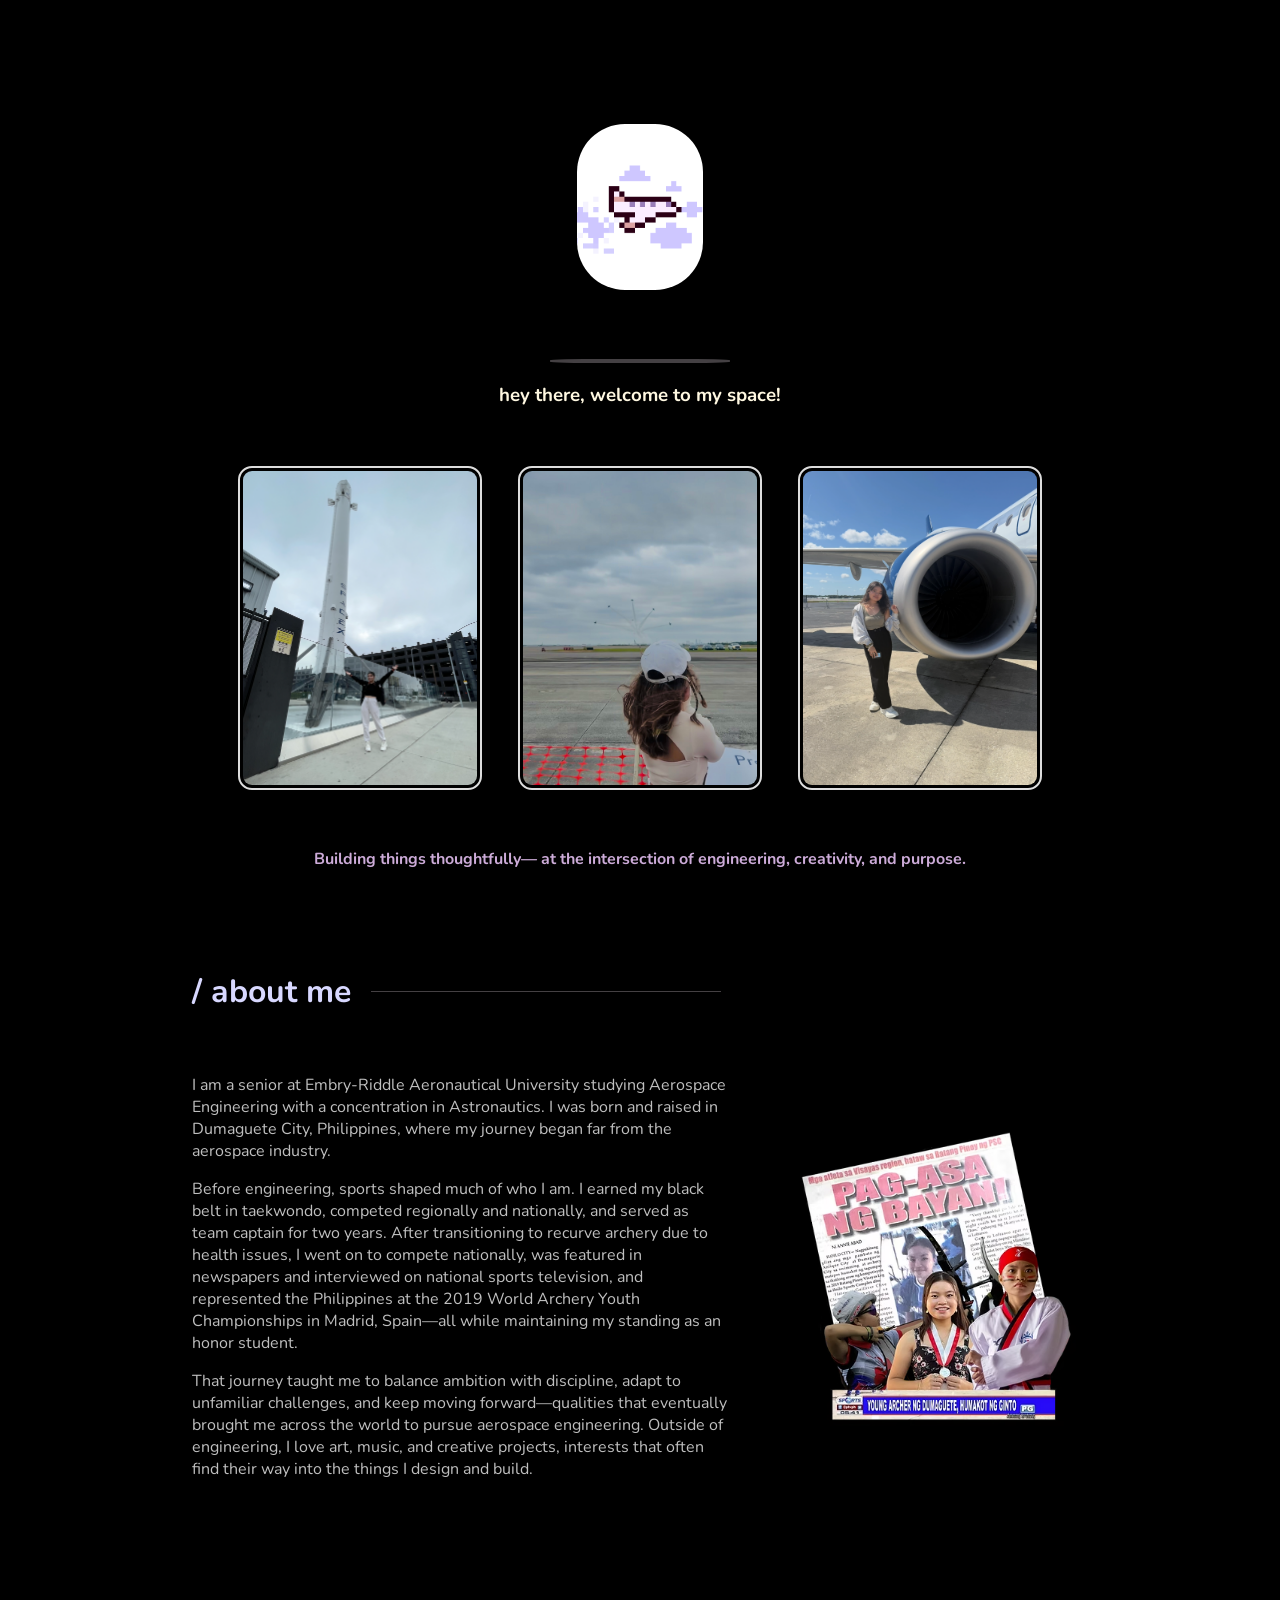
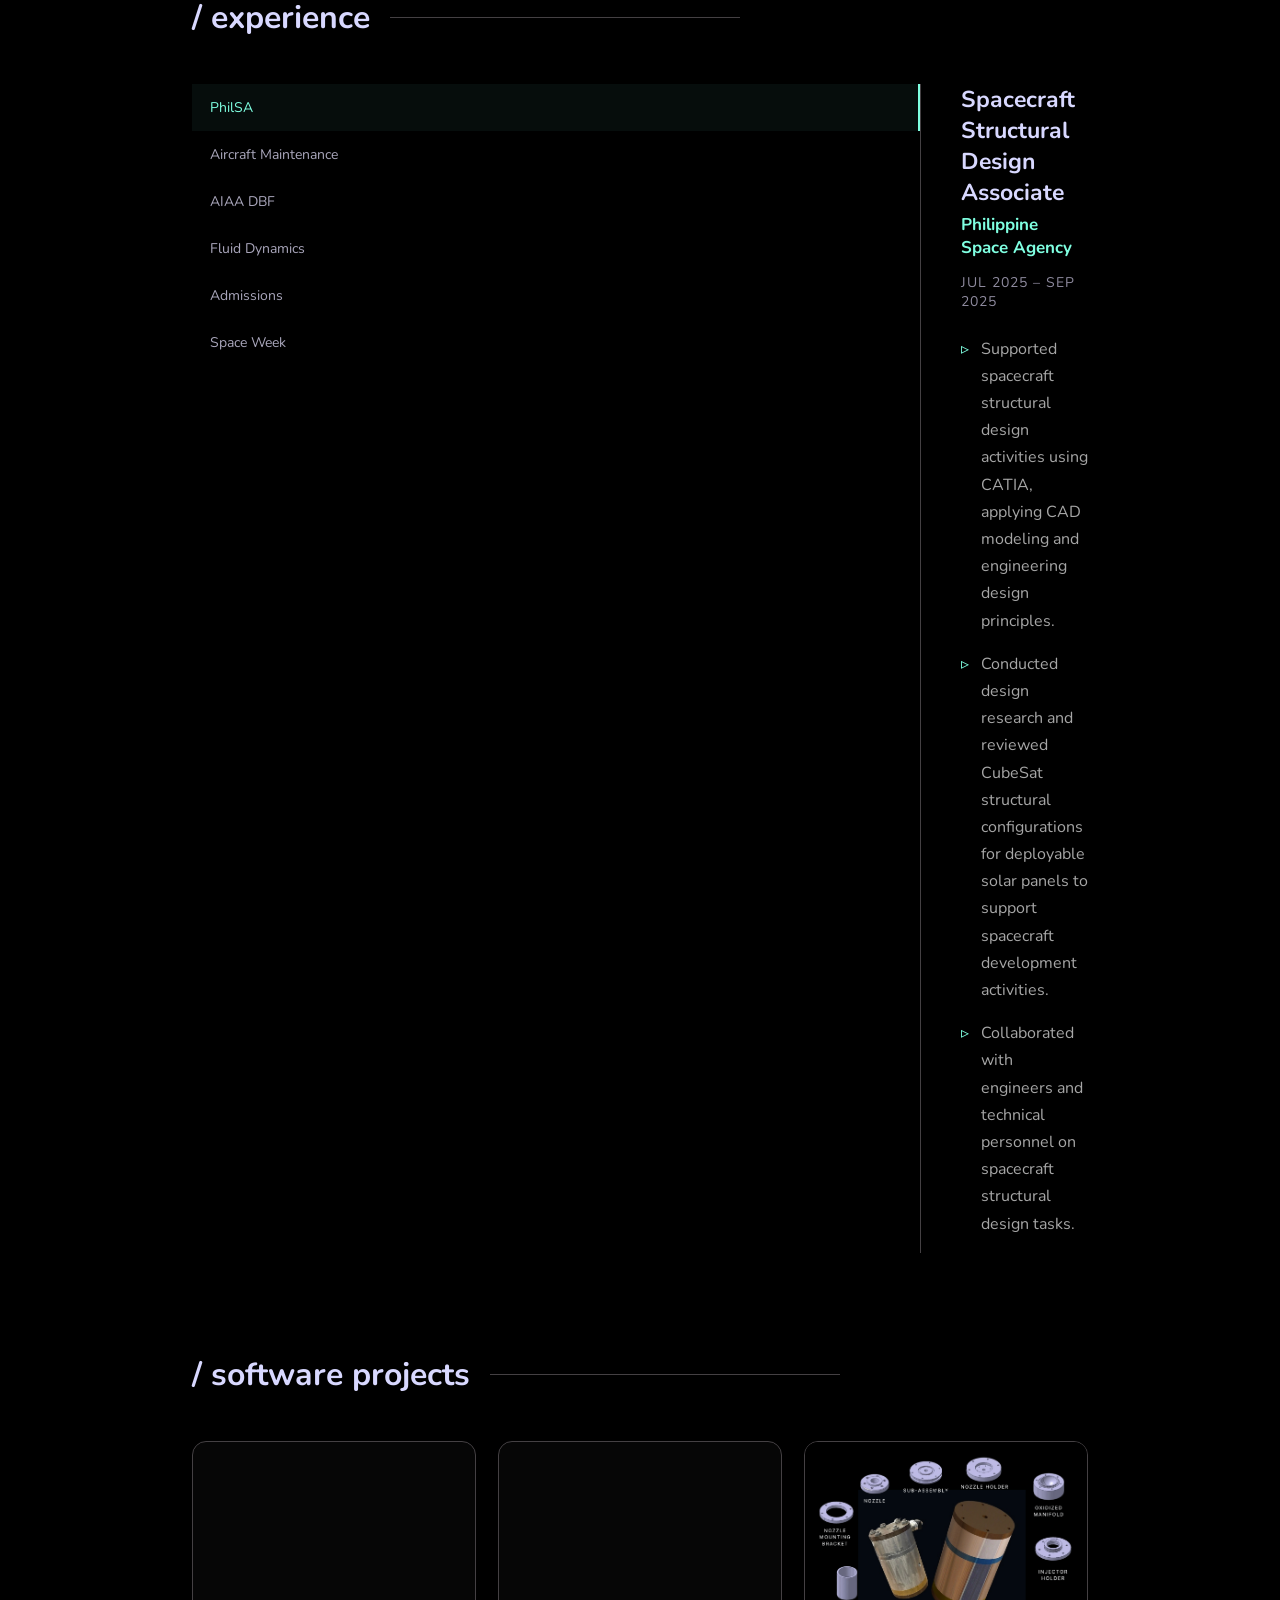
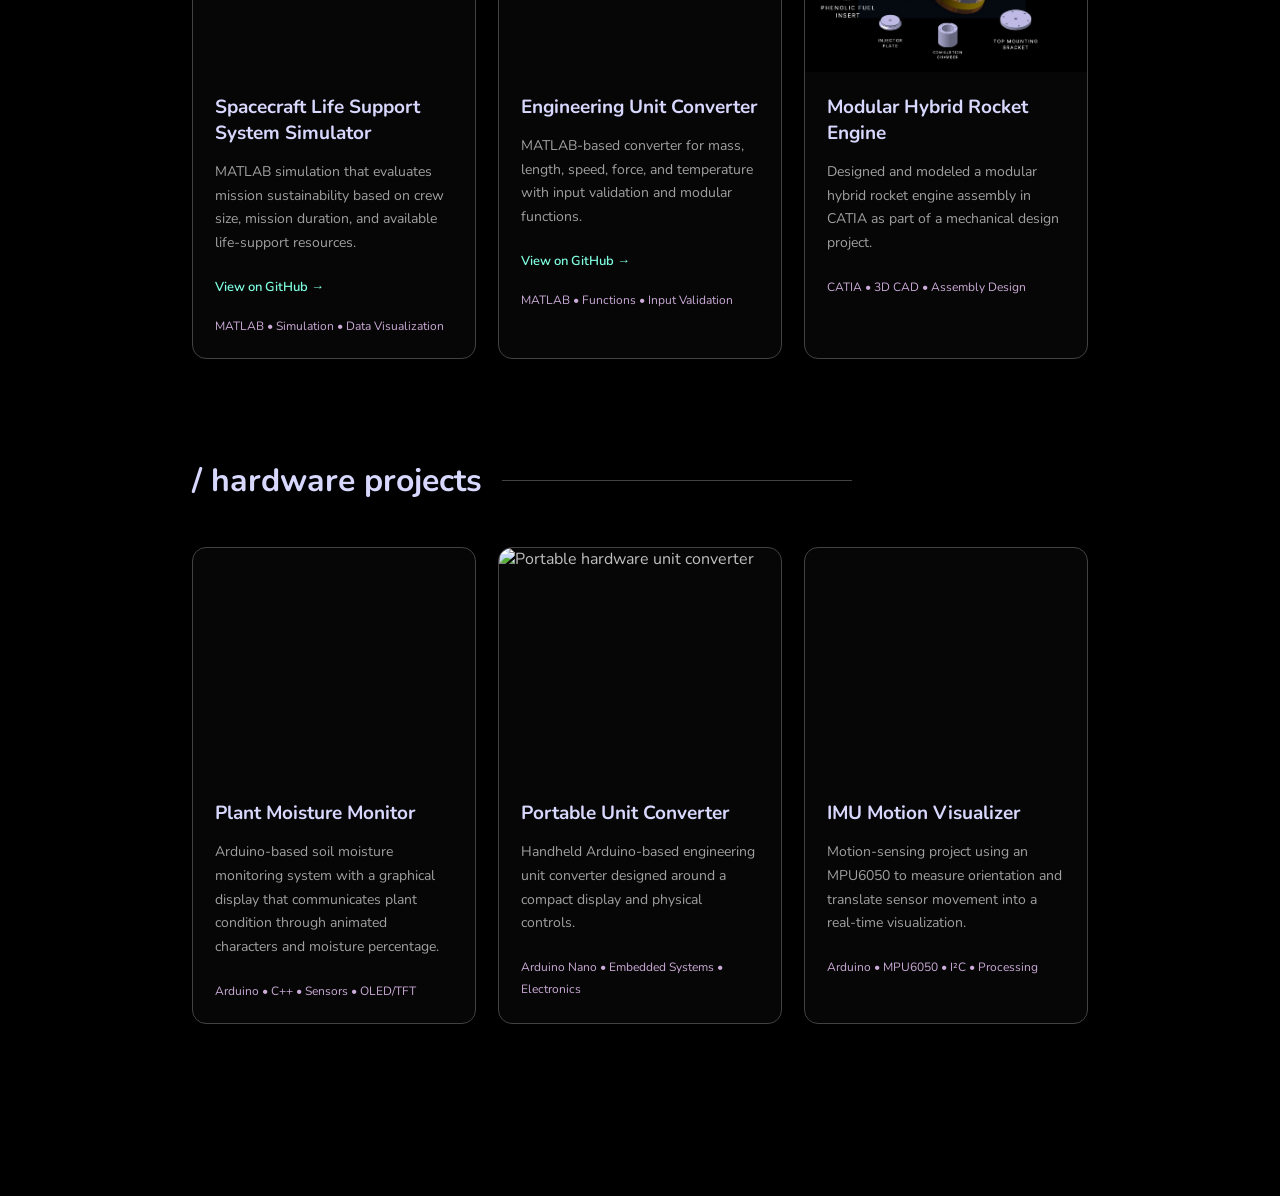
==== index.html @ fb903c40 "added video to soil moisture monitor project" ====
<!DOCTYPE html>


<head>

<title> prisa herren </title>
<meta name="viewport" content="width=device-width, initial-scale=1.0">
	<link rel="icon" type="image/png" href="IMG_0883.GIF">

<link rel="stylesheet" href="sidenav.css">
<link rel="stylesheet" href="style.css">

 <!-- Google Font: Nunito -->
    <link rel="preconnect" href="https://fonts.googleapis.com">
    <link rel="preconnect" href="https://fonts.gstatic.com" crossorigin>
    <link href="https://fonts.googleapis.com/css2?family=Nunito:wght@400;500;600;700;800&display=swap" rel="stylesheet">

</head>

<body>


  <section class="hero">

    <center><img src="IMG_0883.GIF" class="hero-gif" alt="Plane Animation">
</center>
    <h1 class="line-1 anim-typewriter">
        this is <span class="accent-text">prisa herren.</span>
    </h1>

    <hr class="a">

    <h3>hey there, welcome to my space!</h3>

    <div class="image-scroll">
        <img class="hoverImages" src="falcon 9.png" alt="Falcon 9">
        <img class="hoverImages" src="IMG_7405.jpg" alt="Launch photo">
        <img class="hoverImages" src="turbofan.png" alt="Headquarters">
    </div>

    <h4>
        Building things thoughtfully— at the intersection of engineering,
        creativity, and purpose.
    </h4>

</section>

<section id="about">

    <div class="section-title">
        <h2>/ about me</h2>
        <div class="title-line"></div>
    </div>

    <div class="about-container">

        <div class="about-text">
            <p>
                I am a senior at Embry-Riddle Aeronautical University studying Aerospace 
                Engineering with a concentration in Astronautics. I was born and raised in 
                Dumaguete City, Philippines, where my journey began far from the aerospace 
                industry.
            </p>

            <p>
              Before engineering, sports shaped much of who I am. I earned my black belt 
              in taekwondo, competed regionally and nationally, and served as team captain for two years. 
              After transitioning to recurve archery due to health issues, I went on to 
              compete nationally, was featured in newspapers and interviewed on national 
              sports television, and represented the Philippines at the 2019 World Archery 
              Youth Championships in Madrid, Spain—all while maintaining my standing as an 
              honor student. </p>
              
              <p>That journey taught me to balance ambition with discipline, adapt to 
                unfamiliar challenges, and keep moving forward—qualities that eventually 
                brought me across the world to pursue aerospace engineering. Outside of 
                engineering, I love art, music, and creative projects, interests that often 
                find their way into the things I design and build.
            </p>
        </div>

        <img class="square-img" src="achievements copy.jpeg">

    </div>

</section>

<!-- ================= EXPERIENCE SECTION ================= -->

<section class="experience-section" id="experience">

    <div class="section-title">
        <h2>/ experience</h2>
        <div class="title-line"></div>
    </div>

    <div class="experience-container">

        <!-- LEFT SIDE TABS -->
        <div class="experience-tabs">

            <button class="experience-tab active" data-experience="philsa">
                PhilSA
            </button>

            <button class="experience-tab" data-experience="maintenance">
                Aircraft Maintenance
            </button>

            <button class="experience-tab" data-experience="dbf">
                AIAA DBF
            </button>

            <button class="experience-tab" data-experience="grader">
                Fluid Dynamics
            </button>

            <button class="experience-tab" data-experience="admissions">
                Admissions
            </button>

            <button class="experience-tab" data-experience="spaceweek">
                Space Week
            </button>

        </div>


        <!-- RIGHT SIDE CONTENT -->
        <div class="experience-content">

            <h3 id="experience-title">
                Spacecraft Structural Design Associate
            </h3>

            <h4 id="experience-company">
                Philippine Space Agency
            </h4>

            <p id="experience-date">
                JUL 2025 – SEP 2025
            </p>

            <div id="experience-description">

                <p>
                    <span class="arrow">▹</span>
                    Supported spacecraft structural design activities using CATIA, applying CAD modeling and engineering design principles.
                </p>

                <p>
                    <span class="arrow">▹</span>
                    Conducted design research and reviewed CubeSat structural configurations for deployable solar panels
                     to support spacecraft development activities.
                </p>

                <p>
                    <span class="arrow">▹</span>
                    Collaborated with engineers and technical personnel on spacecraft structural design tasks.
                </p>

            </div>

        </div>

    </div>

</section>

<!-- ================= SOFTWARE PROJECTS ================= -->

<section class="projects-section" id="software">

    <div class="section-title">
        <h2>/ software projects</h2>
        <div class="title-line"></div>
    </div>

    <div class="project-grid">

        <!-- PROJECT 1 -->
        <div class="project-card">

    <video
        class="project-video"
        autoplay
        muted
        loop
        playsinline>

        <source src="slss.mp4" type="video/mp4">

    </video>

    <div class="project-info">

        <h3>Spacecraft Life Support System Simulator</h3>

        <p>
            MATLAB simulation that evaluates mission sustainability
            based on crew size, mission duration, and available
            life-support resources.
        </p>

        <a
            href="https://github.com/prisaherren-ai/Spacecraft-Life-Support-System-Simulator"
            target="_blank"
            class="github-link">
            View on GitHub →
        </a>
<br>
        <span class="project-tools">
            MATLAB • Simulation • Data Visualization
        </span>

    </div>

</div>


        <!-- PROJECT 2 -->
       <div class="project-card">

    <video
        class="project-video"
        autoplay
        muted
        loop
        playsinline>

        <source src="SQ-03.mp4" type="video/mp4">

        Your browser does not support video.
    </video>

    <div class="project-info">

        <h3>Engineering Unit Converter</h3>

        <p>
            MATLAB-based converter for mass, length, speed,
            force, and temperature with input validation and
            modular functions.
        </p>

        <a
            href="https://github.com/prisaherren-ai/Unit-Converter"
            target="_blank"
            class="github-link">
            View on GitHub →
        </a>
<br>
        <span class="project-tools">
            MATLAB • Functions • Input Validation
        </span>

    </div>

</div>


        <!-- PROJECT 3 -->
        <div class="project-card">

    <img
        src="vulcan parts.png"
        class="project-image"
        alt="CATIA Modular Hybrid Rocket Engine">

    <div class="project-info">

        <h3>Modular Hybrid Rocket Engine</h3>

        <p>
            Designed and modeled a modular hybrid rocket engine
            assembly in CATIA as part of a mechanical design project.
        </p>

        <span class="project-tools">
            CATIA • 3D CAD • Assembly Design
        </span>

    </div>

</div>

    </div>

</section>

<!-- ================= HARDWARE PROJECTS ================= -->

<section class="projects-section" id="hardware">

    <div class="section-title">
        <h2>/ hardware projects</h2>
        <div class="title-line"></div>
    </div>

    <div class="project-grid">

        <!-- PROJECT 1 -->
        <div class="project-card">

    <video
        class="project-video"
        autoplay
        muted
        loop
        playsinline>

        <source src="IMG_8482.MOV" type="video/mp4">

        Your browser does not support video.
    </video>

            <div class="project-info">

                <h3>Plant Moisture Monitor</h3>

                <p>
                    Arduino-based soil moisture monitoring system with
                    a graphical display that communicates plant condition
                    through animated characters and moisture percentage.
                </p>

                <span class="project-tools">
                    Arduino • C++ • Sensors • OLED/TFT
                </span>

            </div>

        </div>


        <!-- PROJECT 2 -->
        <div class="project-card">

            <img
                src="unit-converter-hardware.jpg"
                class="project-image"
                alt="Portable hardware unit converter">

            <div class="project-info">

                <h3>Portable Unit Converter</h3>

                <p>
                    Handheld Arduino-based engineering unit converter
                    designed around a compact display and physical controls.
                </p>

                <span class="project-tools">
                    Arduino Nano • Embedded Systems • Electronics
                </span>

            </div>

        </div>


        <!-- PROJECT 3 -->
        <div class="project-card">

            <video
        class="project-video"
        autoplay
        muted
        loop
        playsinline>

        <source src="IMU motion visualizer.mp4" type="video/mp4">

        Your browser does not support video.
    </video>

            <div class="project-info">

                <h3>IMU Motion Visualizer</h3>

                <p>
                    Motion-sensing project using an MPU6050 to measure
                    orientation and translate sensor movement into a
                    real-time visualization.
                </p>

                <span class="project-tools">
                    Arduino • MPU6050 • I²C • Processing
                </span>

            </div>

        </div>

    </div>

</section>

	
</div>
	
<script src="script.js"></script>

</body>
</html>
---- sidenav.css ----
.sidenav {
  height: 100%;
  width: 0;
  position: fixed;
  z-index: 1;
  top: 0;
  left: 0;
  background-color: #b6acbb;
  overflow-x: hidden;
  transition: 0.5s;
  padding-top: 60px;
}

.sidenav a {
  padding: 8px 8px 8px 32px;
  text-decoration: none;
  font-size: 25px;
  color: #f1f1f1;
  display: block;
  transition: 0.3s;
}

.sidenav a:hover {
  color: #bb88bd;
}

.sidenav .closebtn {
  position: absolute;
  top: 0;
  right: 25px;
  font-size: 36px;
  margin-left: 50px;
}

@media screen and (max-height: 450px) {
  .sidenav {padding-top: 15px;}
  .sidenav a {font-size: 18px;}
}
---- style.css ----
/* =========================================
   GLOBAL
   ========================================= */

*,
*::before,
*::after {
    box-sizing: border-box;
}

html {
    width: 100%;
    max-width: 100%;
}

body {
    min-height: 100vh;

    padding: 4em;

    color: rgba(255, 255, 255, 0.75);

    font-family: "Nunito", sans-serif;

    background-color: rgb(0, 0, 0);

    margin-left: 10%;
    margin-right: 10%;
}


h3 {
    font-family: "Nunito", sans-serif;
    color: rgba(255, 248, 225);
}


h4 {
    font-family: "Nunito", sans-serif;
    color: #CCABD8;
}


hr.a {
    width: 20%;

    border: 2px solid rgb(68, 64, 67);
    border-radius: 30%;
}


/* =========================================
   TYPEWRITER
   ========================================= */

.line-1 {
    position: relative;

    margin: 0 auto;

    font-size: 180%;

    white-space: nowrap;
    overflow: hidden;

    border-right: 2px solid rgba(0, 0, 0, 0.75);

    width: 0;
}


.anim-typewriter {
    animation:
        typeDelete 6s steps(44, end) infinite,
        blinkTextCursor 600ms step-end infinite;
}


@keyframes typeDelete {

    0% {
        width: 0;
    }

    40% {
        width: 10.5em;
    }

    75% {
        width: 10.5em;
    }

    100% {
        width: 0;
    }

}


@keyframes blinkTextCursor {

    0%,
    100% {
        border-right-color: rgba(255, 255, 255, 0.75);
    }

    50% {
        border-right-color: transparent;
    }

}


/* =========================================
   HERO
   ========================================= */

.hero {
    text-align: center;

    margin-bottom: 100px;
}


.hero-gif {
    width: 130px;
    height: 170px;

    object-fit: cover;

    display: block;

    margin: 50px auto 20px;

    border-radius: 50px;
    border: 2px solid black;
}


.accent-text {
    color: #CCABD8;
}


/* =========================================
   HERO PHOTO GALLERY
   ========================================= */

.image-scroll {
    display: flex;

    justify-content: center;
    align-items: center;

    gap: 40px;

    max-width: 900px;

    margin: 40px auto;

    padding: 20px;
}


.image-scroll::-webkit-scrollbar {
    height: 8px;
}


.image-scroll::-webkit-scrollbar-thumb {
    background: #ccc;

    border-radius: 10px;
}


.hoverImages {
    margin: 0;

    padding: 3px;

    width: 240px;

    aspect-ratio: 3 / 4;

    object-fit: cover;

    outline: 2px solid #DDD;

    border-radius: 12px;

    transition: transform 0.3s ease;
}


.hoverImages:hover {
    cursor: pointer;

    transform:
        translateY(-8px)
        scale(1.03);
}


/* =========================================
   OLD IMAGE OVERLAY COMPONENT
   ========================================= */

.container {
    position: relative;

    width: 50%;
}


.image1 {
    display: block;

    width: 100%;

    height: auto;

    border-radius: 0;
}


.overlay {
    position: absolute;

    top: 0;
    bottom: 0;
    left: 0;
    right: 0;

    height: 100%;
    width: 100%;

    opacity: 0;

    transition: 0.5s ease;

    background-color: white;
}


.container:hover .overlay {
    opacity: 50%;
}


.text {
    color: rgba(0, 0, 0, 0.75);

    font-size: 20px;

    position: absolute;

    top: 50%;
    left: 50%;

    transform: translate(-50%, -50%);

    text-align: center;
}


/* =========================================
   TABLES
   ========================================= */

table {
    border: 2px snow;
}


tr {
    padding: 25px;
}


td {
    margin: 5%;
}


/* =========================================
   BUTTONS
   ========================================= */

.button {
    border: none;

    border-radius: 5%;

    color: white;

    background-color:
        rgba(0, 0, 0, 0.75);

    padding: 15px 32px;

    display: inline-block;

    font-family: system-ui;

    text-align: center;

    transition-duration: 0.4s;

    cursor: pointer;
}


.button1 {
    background-color: white;

    color: rgba(0, 0, 0, 0.75);

    border:
        2px solid
        rgb(161, 132, 213);
}


.button1:hover {
    background-color:
        rgba(0, 0, 0, 0.75);

    color: white;

    border:
        2px solid
        rgb(161, 132, 213);
}


/* =========================================
   VIDEO
   ========================================= */

video {
    border-radius: 3%;
}


/* =========================================
   SECTION TITLES
   ========================================= */

.section-title {
    display: flex;

    align-items: center;

    gap: 20px;

    margin-bottom: 45px;
}


.section-title h2 {
    font-family:
        "Nunito",
        sans-serif;

    font-size: 32px;

    color: #d8d8ff;

    margin: 0;
}


.title-line {
    height: 1px;

    background-color:
        rgb(68, 64, 67);

    flex: 1;

    max-width: 350px;
}


/* =========================================
   ABOUT
   ========================================= */

.about-container {
    display: flex;

    align-items: center;

    justify-content: space-between;

    gap: 60px;

    max-width: 1100px;

    margin: 0 auto;
}


.about-text {
    flex: 1;

    text-align: left;
}


.square-img {
    width: 300px;
    height: 300px;

    aspect-ratio: 1 / 1;

    object-fit: cover;

    border-radius: 15px;
}


/* =========================================
   EXPERIENCE
   ========================================= */

.experience-section {
    margin-top: 100px;

    margin-bottom: 100px;
}


.experience-container {
    display: flex;

    gap: 40px;
}


/* EXPERIENCE TABS */

.experience-tabs {
    min-width: 180px;

    border-right:
        1px solid
        rgb(68, 64, 67);
}


.experience-tab {
    width: 100%;

    background: none;

    border: none;

    border-right:
        2px solid transparent;

    color: #a9a6bb;

    padding: 14px 18px;

    text-align: left;

    font-family:
        "Nunito",
        sans-serif;

    font-size: 14px;

    cursor: pointer;

    transition: 0.25s;
}


.experience-tab:hover {
    color: #CCABD8;

    background-color:
        rgba(204, 171, 216, 0.05);
}


.experience-tab.active {
    color: #7fffe1;

    border-right:
        2px solid #7fffe1;

    background-color:
        rgba(127, 255, 225, 0.05);
}


/* EXPERIENCE CONTENT */

.experience-content {
    flex: 1;

    max-width: 650px;
}


.experience-content h3 {
    font-family:
        "Nunito",
        sans-serif;

    font-size: 23px;

    color: #d8d8ff;

    margin-top: 0;

    margin-bottom: 5px;
}


.experience-content h4 {
    font-family:
        "Nunito",
        sans-serif;

    font-size: 17px;

    color: #7fffe1;

    margin-top: 0;

    margin-bottom: 12px;
}


#experience-date {
    color: #8e8a9e;

    font-size: 14px;

    letter-spacing: 1px;

    margin-bottom: 25px;
}


#experience-description p {
    display: flex;

    gap: 12px;

    line-height: 1.7;

    color:
        rgba(255, 255, 255, 0.65);

    margin-bottom: 15px;
}


.arrow {
    color: #7fffe1;

    flex-shrink: 0;
}


/* =========================================
   PROJECT SECTIONS
   ========================================= */

.projects-section {
    margin-top: 100px;

    margin-bottom: 100px;
}


.project-grid {
    display: grid;

    grid-template-columns:
        repeat(3, minmax(0, 1fr));

    gap: 22px;
}


.project-card {
    overflow: hidden;

    border:
        1px solid
        rgb(68, 64, 67);

    border-radius: 14px;

    background-color:
        rgba(255, 255, 255, 0.025);

    transition:
        transform 0.3s ease,
        border-color 0.3s ease,
        background-color 0.3s ease;
}


.project-card:hover {
    transform: translateY(-7px);

    border-color: #CCABD8;

    background-color:
        rgba(204, 171, 216, 0.05);
}


.project-image {
    width: 100%;

    height: 230px;

    object-fit: cover;

    border-radius: 0;

    display: block;

    transition:
        transform 0.4s ease;
}


.project-video {
    width: 100%;

    height: 230px;

    object-fit: cover;

    display: block;

    border-radius: 0;
}


.project-card:hover .project-image {
    transform: scale(1.03);
}


.project-info {
    padding: 22px;
}


.project-info h3 {
    font-family:
        "Nunito",
        sans-serif;

    color: #d8d8ff;

    font-size: 19px;

    margin-top: 0;

    margin-bottom: 12px;
}


.project-info p {
    color:
        rgba(255, 255, 255, 0.62);

    font-size: 14px;

    line-height: 1.7;

    margin-bottom: 20px;
}


.project-tools {
    color: #CCABD8;

    font-size: 12px;

    line-height: 1.6;
}


/* =========================================
   GITHUB LINKS
   ========================================= */

.github-link {
    display: inline-block;

    color: #7fffe1;

    text-decoration: none;

    font-family:
        "Nunito",
        sans-serif;

    font-size: 13px;

    font-weight: 600;

    margin-bottom: 18px;

    transition: 0.25s ease;
}


.github-link:hover {
    color: #CCABD8;

    transform:
        translateX(4px);
}


/* =========================================
   TABLET
   ========================================= */

@media (max-width: 850px) {

    .project-grid {
        grid-template-columns: 1fr;
    }

}


/* =========================================
   MOBILE
   ========================================= */

@media (max-width: 768px) {

    /* =====================================
       PAGE
       ===================================== */

    html,
    body {
        width: 100%;

        max-width: 100%;

        overflow-x: hidden;
    }


    body {
        margin: 0;

        padding:
            28px 22px 60px;

        min-height: 100vh;

        font-size: 16px;
    }


    section {
        width: 100%;

        max-width: 100%;
    }



    /* =====================================
       HERO
       ===================================== */

    .hero {
        width: 100%;

        margin-bottom: 80px;

        text-align: center;
    }


    .hero-gif {
        width: 110px;

        height: 145px;

        margin:
            40px auto
            20px;
    }


    .line-1 {
        font-size: 1.7rem;

        max-width: 100%;

        margin-left: auto;

        margin-right: auto;
    }


    .hero h3 {
        font-size: 1rem;

        line-height: 1.5;

        max-width: 260px;

        margin-left: auto;

        margin-right: auto;
    }


    .hero h4 {
        font-size: 0.95rem;

        line-height: 1.55;

        max-width: 310px;

        margin:
            40px auto 0;
    }



    /* =====================================
       MOBILE SWIPE PHOTO GALLERY
       ===================================== */

    .image-scroll {
        display: flex;

        justify-content: flex-start;

        align-items: center;

        gap: 18px;

        /*
           Keep the scrolling area inside
           the width of the phone.
        */
        width: 100%;

        max-width: 100%;

        margin:
            55px 0
            25px;

        padding:
            6px 0
            20px;

        overflow-x: auto;

        overflow-y: hidden;

        scroll-snap-type:
            x mandatory;

        -webkit-overflow-scrolling:
            touch;

        scrollbar-width: none;

        /*
           Prevent vertical swipe gestures
           from being blocked.
        */
        touch-action: pan-x pan-y;

        overscroll-behavior-x:
            contain;
    }


    .image-scroll::-webkit-scrollbar {
        display: none;
    }


    .hoverImages {
        /*
           Each photo occupies most of
           the available phone width.
        */

        flex:
            0 0 88%;

        width: 76%;

        max-width: none;

        height: auto;

        aspect-ratio:
            3 / 4;

        object-fit: cover;

        padding: 3px;

        margin: 0;

        scroll-snap-align: center;
    }


    .hoverImages:hover {
        transform: none;
    }



    /* =====================================
       SECTION TITLES
       ===================================== */

    .section-title {
        width: 100%;

        gap: 15px;

        margin-bottom: 32px;
    }


    .section-title h2 {
        font-size: 1.75rem;

        white-space: nowrap;
    }


    .title-line {
        flex: 1;

        min-width: 20px;

        max-width: none;
    }



    /* =====================================
       ABOUT ME
       ===================================== */

    .about-container {
        display: flex;

        flex-direction: column;

        align-items: stretch;

        width: 100%;

        max-width: 100%;

        gap: 28px;

        margin: 0;
    }


    /*
       On desktop your photo stays beside
       the text.

       On mobile it moves above the text.
    */

    .square-img {
        order: -1;

        display: block;

        width: 100%;

        max-width: 330px;

        height: auto;

        aspect-ratio:
            1 / 1;

        margin:
            0 auto
            5px;

        object-fit: cover;
    }


    .about-text {
        width: 100%;

        max-width: 100%;

        font-size: 1rem;

        line-height: 1.7;

        text-align: left;
    }


    .about-text p {
        margin-top: 0;

        margin-bottom: 22px;
    }



    /* =====================================
       EXPERIENCE
       ===================================== */

    .experience-section {
        margin-top: 85px;

        margin-bottom: 85px;
    }


    .experience-container {
        display: flex;

        flex-direction: column;

        width: 100%;

        max-width: 100%;

        gap: 20px;
    }



    /* EXPERIENCE TABS */

    .experience-tabs {
        display: flex;

        flex-direction: row;

        align-items: center;

        gap: 10px;

        width: 100%;

        max-width: 100%;

        min-width: 0;

        padding:
            2px 0
            10px;

        overflow-x: auto;

        overflow-y: hidden;

        border: none;

        scroll-snap-type:
            x proximity;

        -webkit-overflow-scrolling:
            touch;

        scrollbar-width: none;

        touch-action: pan-x pan-y;
    }


    .experience-tabs::-webkit-scrollbar {
        display: none;
    }


    .experience-tab {
        flex:
            0 0 auto;

        width: auto;

        min-width: max-content;

        padding:
            10px 18px;

        color: #a9a6bb;

        background: none;

        border:
            1px solid
            rgb(68, 64, 67);

        border-radius: 999px;

        text-align: center;

        font-size: 0.9rem;

        white-space: nowrap;

        scroll-snap-align: start;
    }


    .experience-tab:hover {
        color: #CCABD8;

        background-color:
            transparent;
    }


    .experience-tab.active {
        color: #e4c8ee;

        border:
            1px solid
            #CCABD8;

        background-color:
            rgba(204, 171, 216, 0.18);
    }



    /* EXPERIENCE CARD */

    .experience-content {
        width: 100%;

        max-width: 100%;

        padding:
            26px 22px;

        border:
            1px solid
            rgb(68, 64, 67);

        border-radius: 18px;

        background-color:
            rgba(255, 255, 255, 0.025);
    }


    .experience-content h3 {
        font-size: 1.3rem;

        line-height: 1.35;

        margin-bottom: 8px;
    }


    .experience-content h4 {
        font-size: 1rem;

        line-height: 1.4;

        margin-bottom: 12px;
    }


    #experience-date {
        font-size: 0.8rem;

        margin-bottom: 24px;
    }


    #experience-description p {
        display: flex;

        gap: 10px;

        font-size: 0.95rem;

        line-height: 1.65;

        margin-bottom: 18px;
    }



    /* =====================================
       PROJECT SECTIONS
       ===================================== */

    .projects-section {
        margin-top: 85px;

        margin-bottom: 85px;
    }


    .project-grid {
        display: grid;

        /*
           ONE PROJECT PER ROW
        */

        grid-template-columns:
            minmax(0, 1fr);

        width: 100%;

        gap: 32px;
    }


    .project-card {
        width: 100%;

        max-width: 100%;

        margin: 0;
    }


    /*
       Hover effects are unnecessary
       on touch screens.
    */

    .project-card:hover {
        transform: none;
    }


    .project-card:hover .project-image {
        transform: none;
    }


    .project-image,
    .project-video {
        width: 100%;

        height: auto;

        aspect-ratio:
            16 / 10;

        object-fit: cover;

        display: block;
    }


    .project-info {
        padding: 24px;
    }


    .project-info h3 {
        font-size: 1.25rem;

        line-height: 1.4;
    }


    .project-info p {
        font-size: 0.95rem;

        line-height: 1.7;
    }


    .project-tools {
        font-size: 0.8rem;

        line-height: 1.7;
    }


    .github-link {
        font-size: 0.9rem;
    }

}
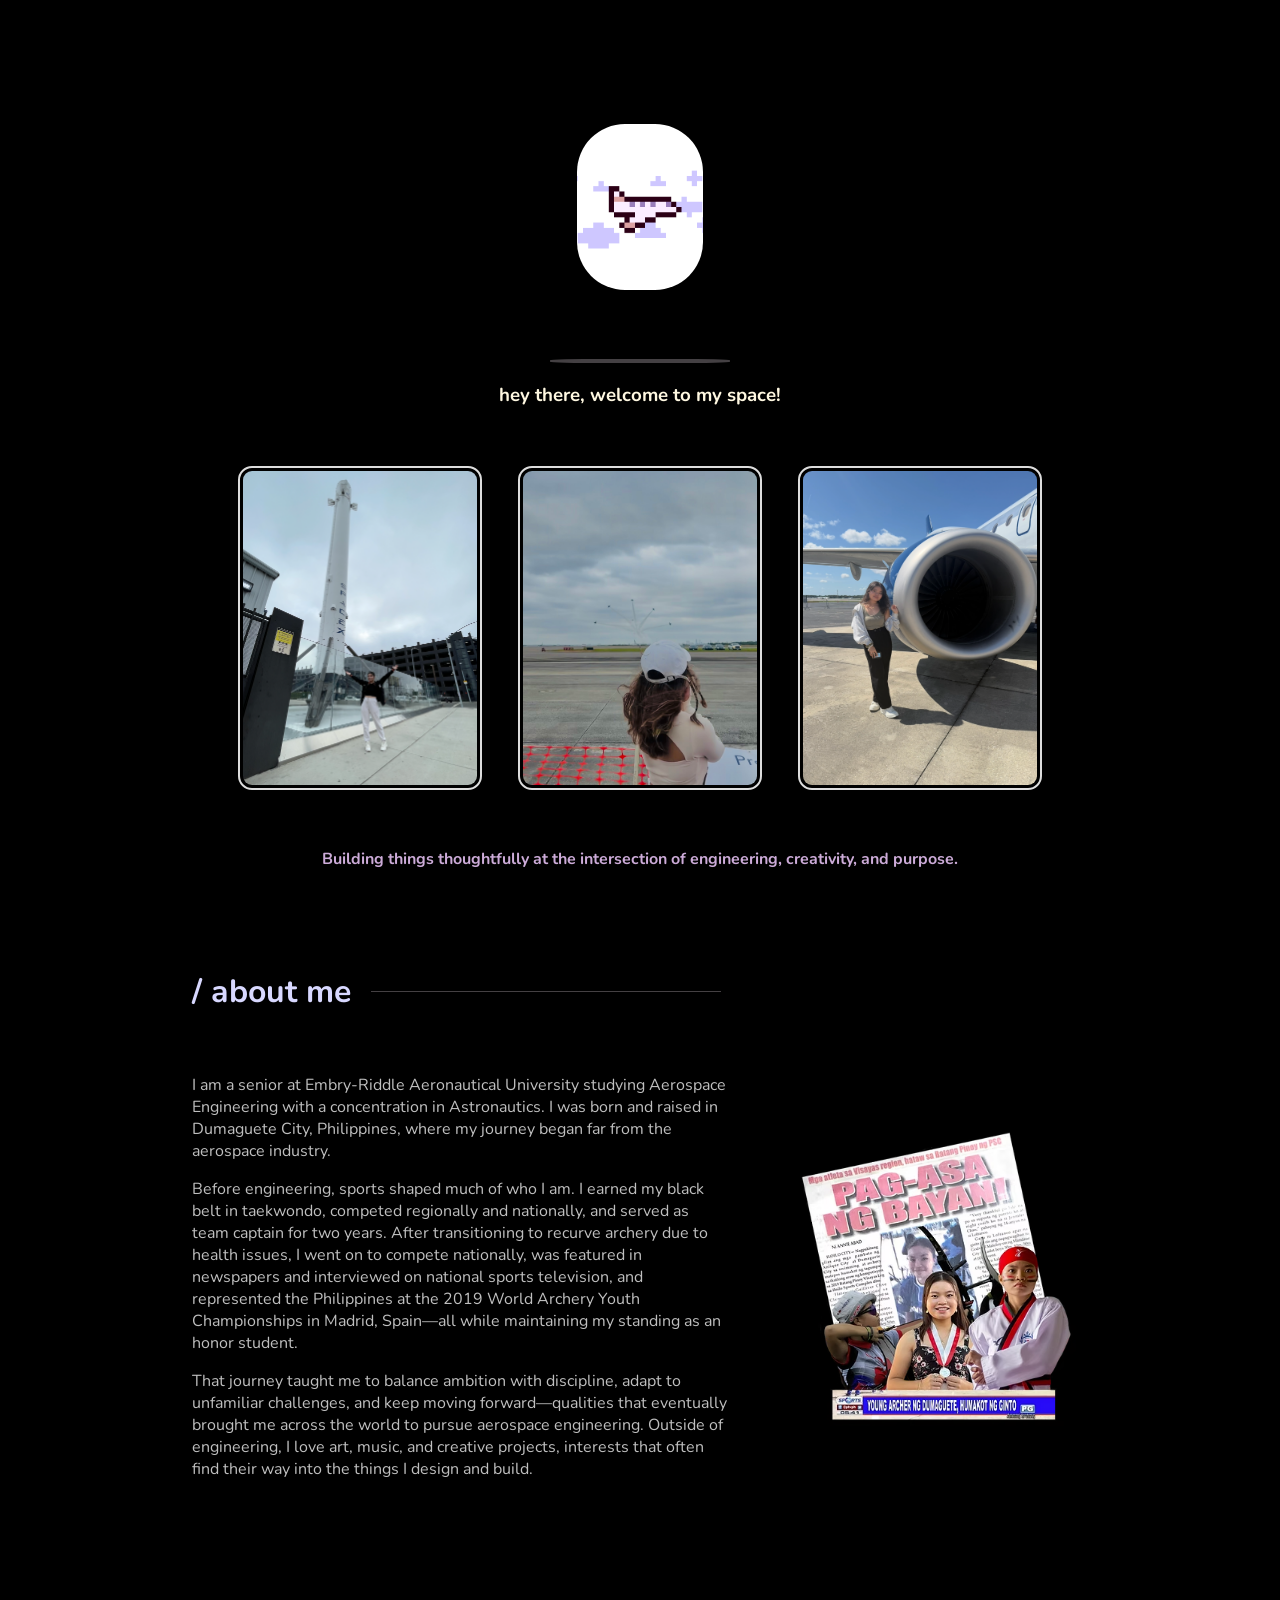
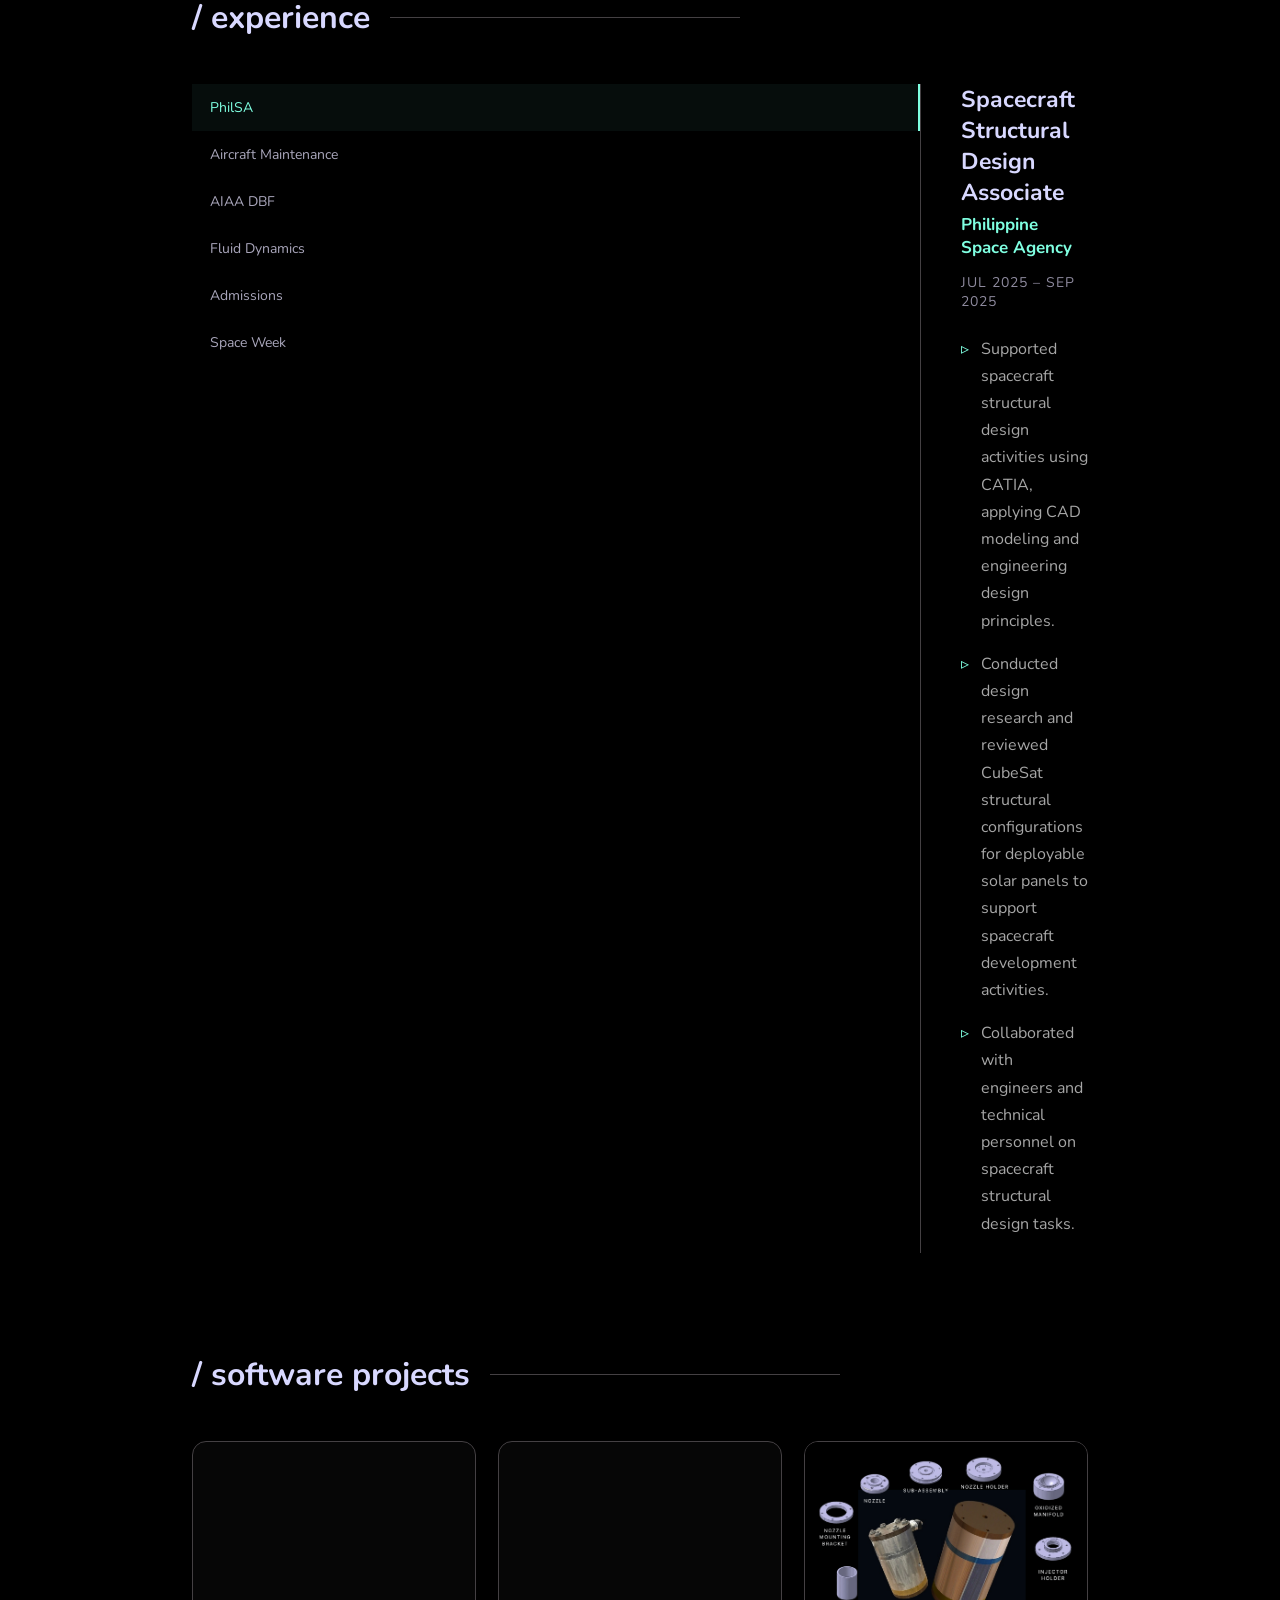
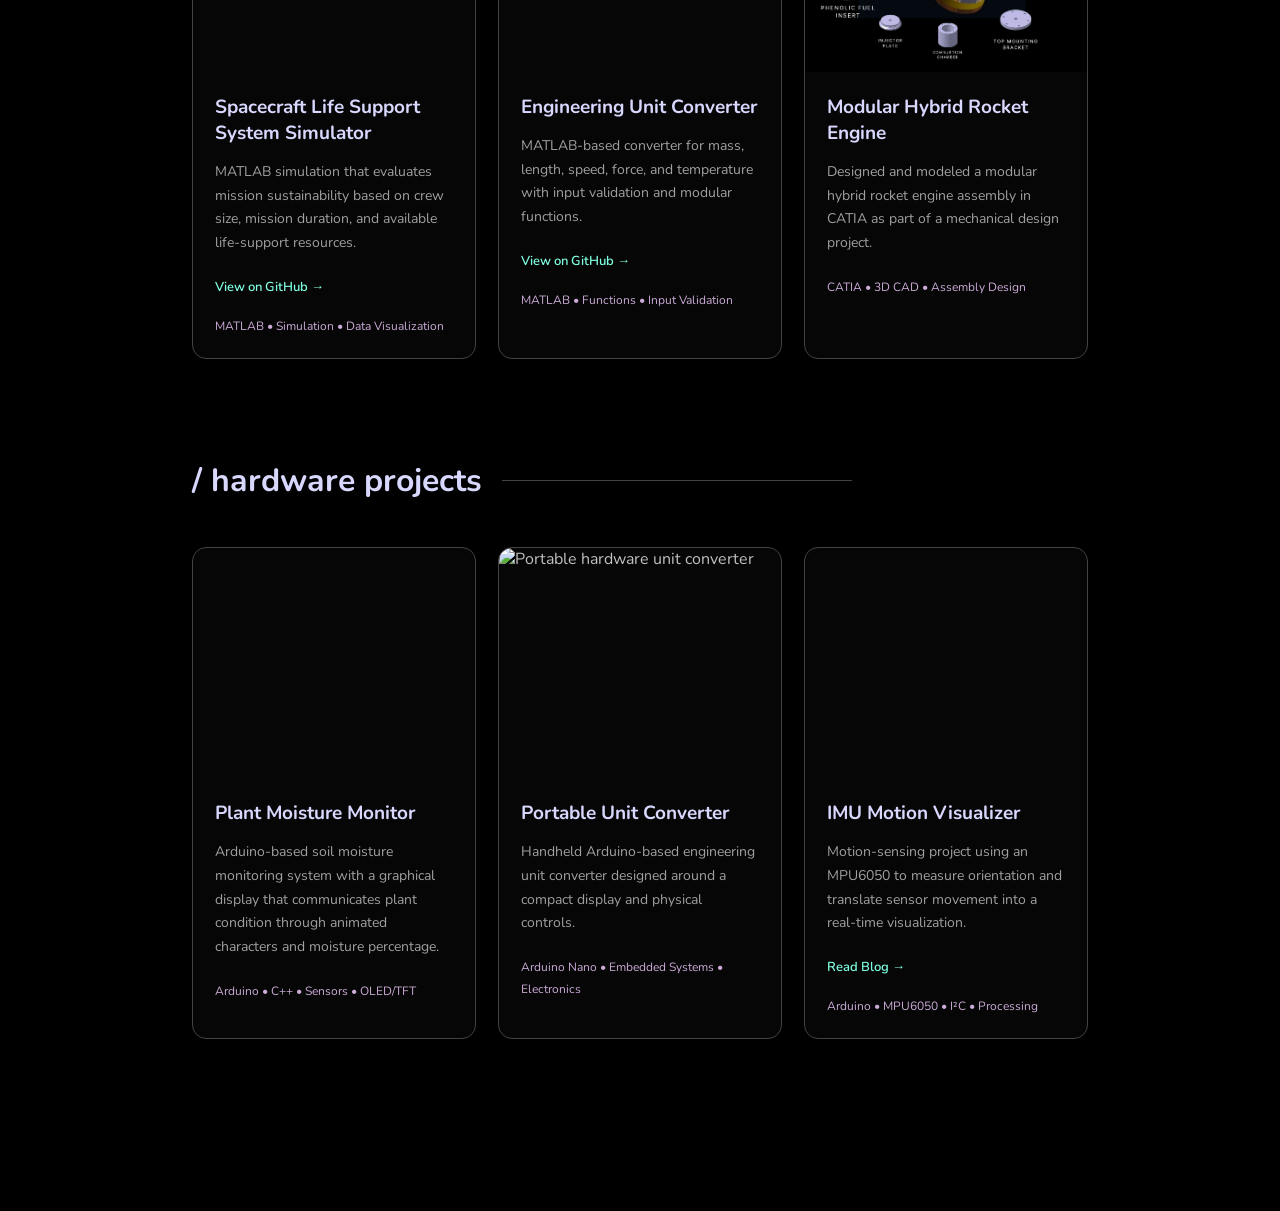
==== commit 50b8e7a6: "Added a "Read Blog" link for the IMU Motion Sensor, edited some sentences." ====
--- a/index.html
+++ b/index.html
@@ -39,7 +39,7 @@
     </div>
 
     <h4>
-        Building things thoughtfully— at the intersection of engineering,
+        Building things thoughtfully at the intersection of engineering,
         creativity, and purpose.
     </h4>
 
@@ -383,7 +383,13 @@
                     orientation and translate sensor movement into a
                     real-time visualization.
                 </p>
-
+<a
+            href="https://medium.com/@prisaherren/my-arduino-has-an-attitude-problem-edd48d9e233c?sharedUserId=prisaherren"
+            target="_blank"
+            class="github-link">
+            Read Blog →
+        </a>
+        <br>
                 <span class="project-tools">
                     Arduino • MPU6050 • I²C • Processing
                 </span>
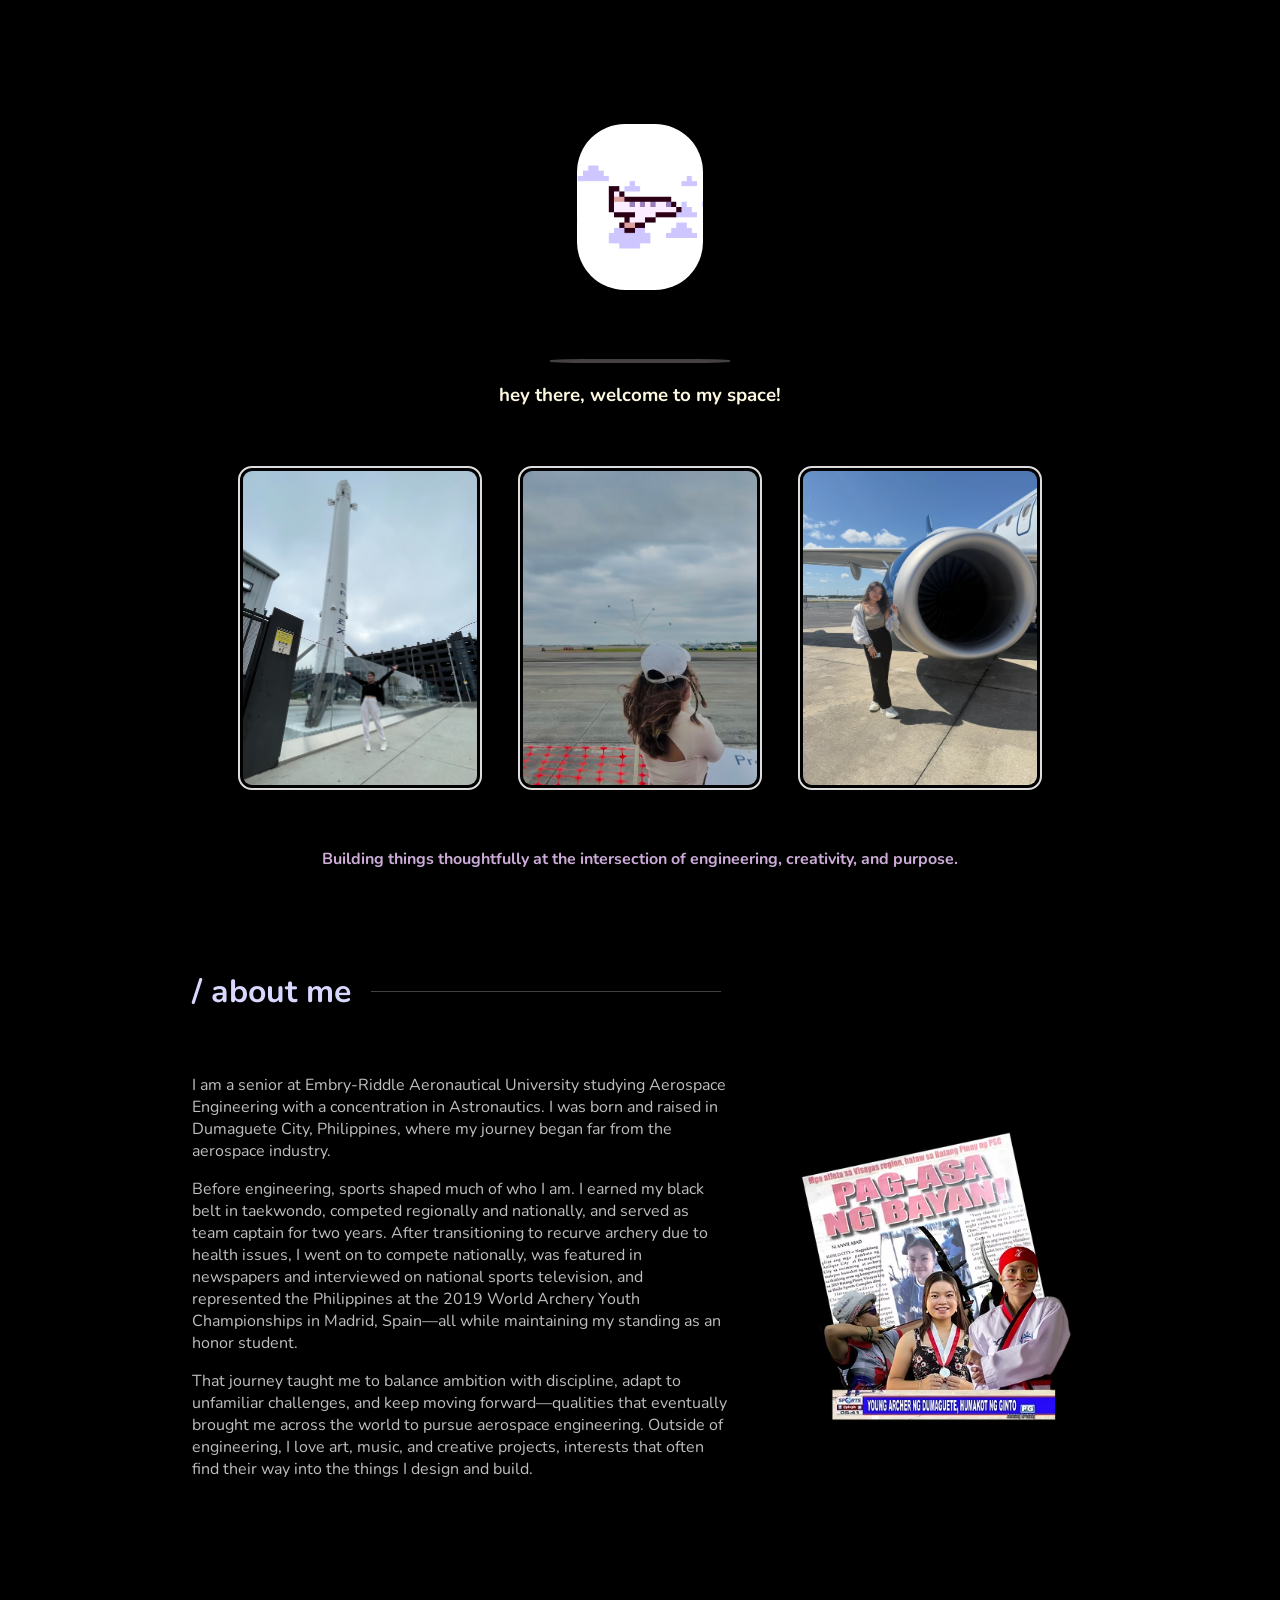
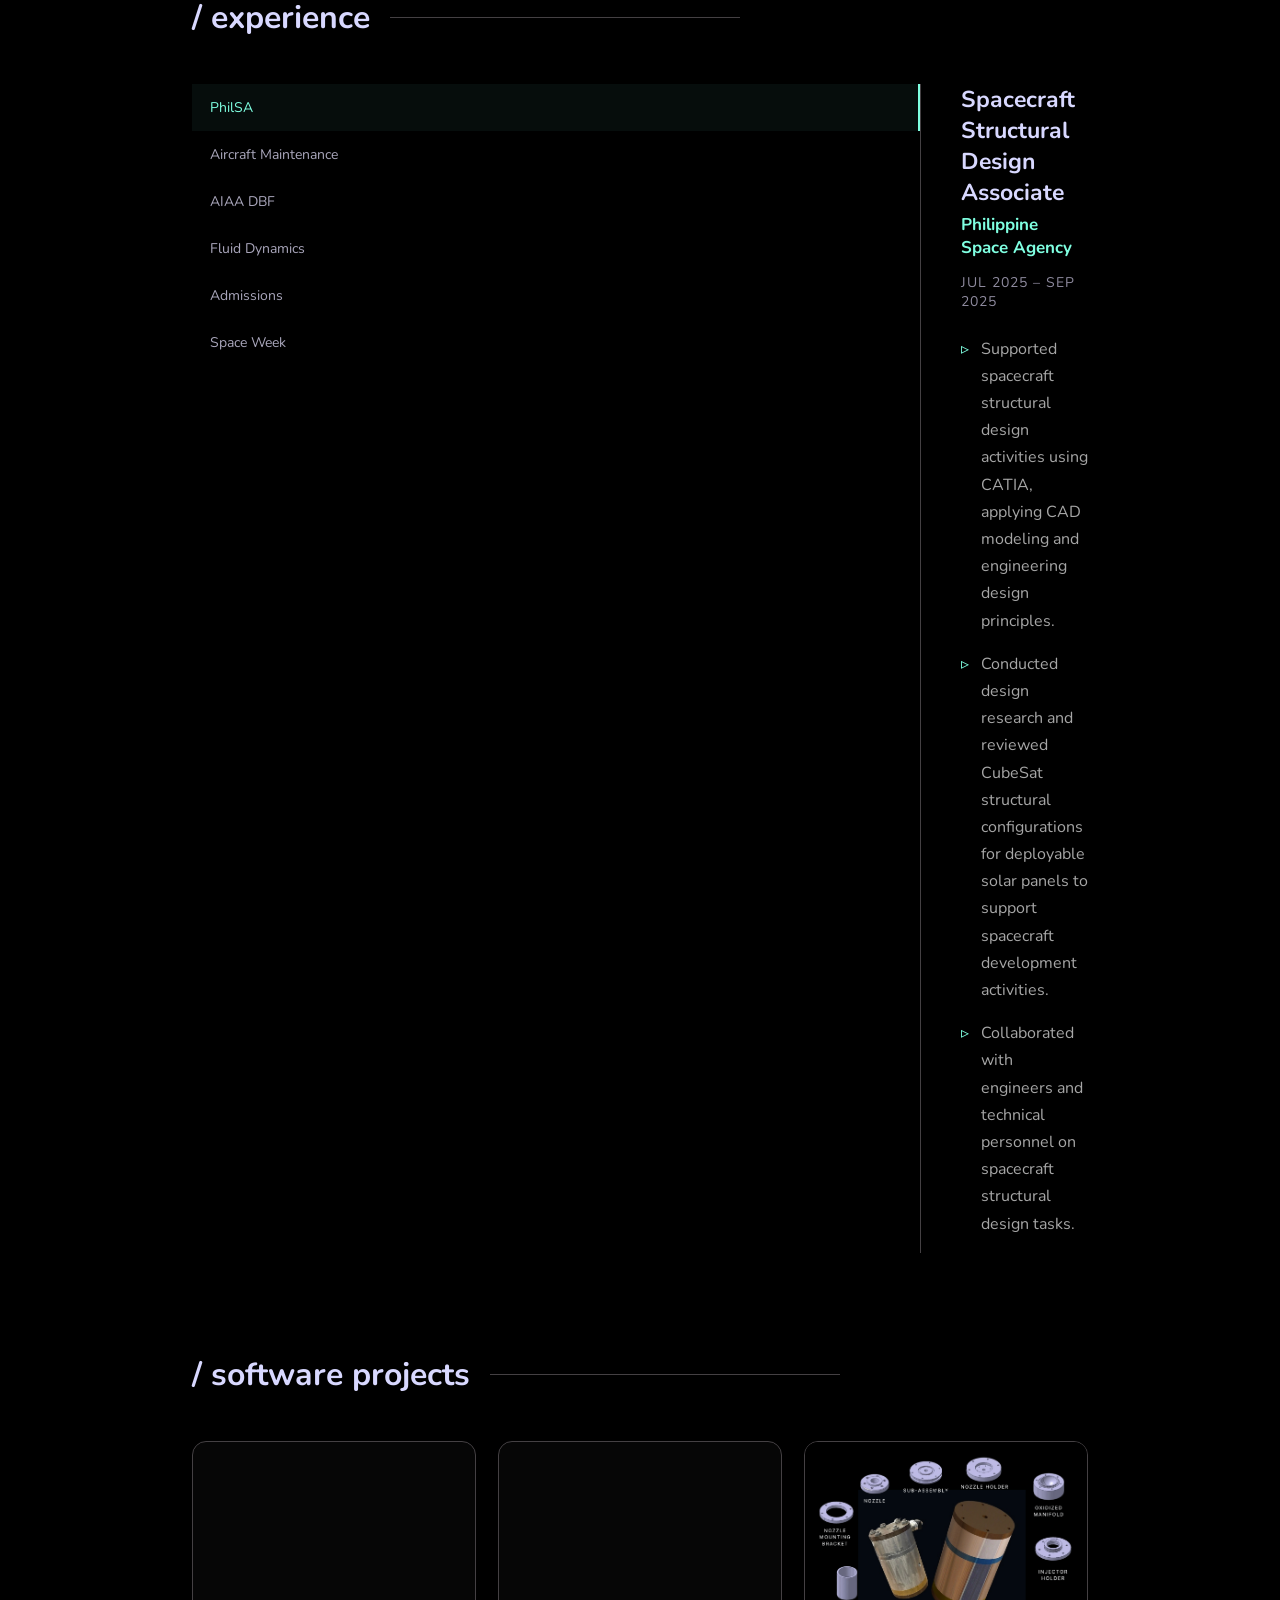
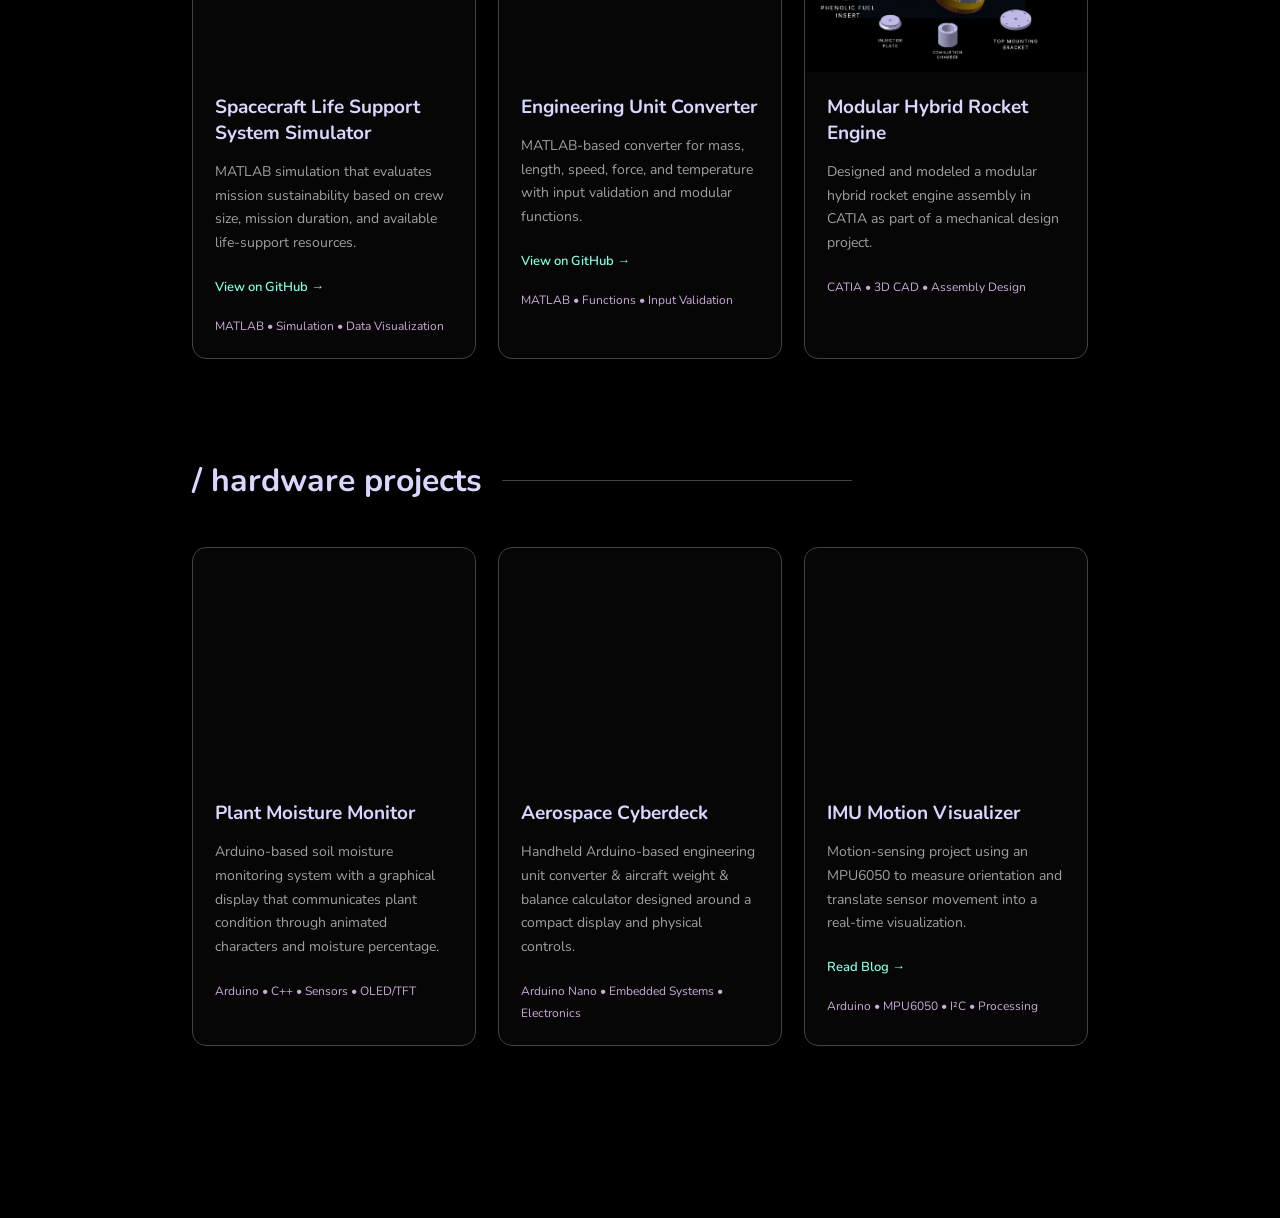
==== commit 4e8ef5af: "added a video for the cyberdeck and also modified the name since i included another program in the c" ====
--- a/index.html
+++ b/index.html
@@ -336,17 +336,24 @@
         <!-- PROJECT 2 -->
         <div class="project-card">
 
-            <img
-                src="unit-converter-hardware.jpg"
-                class="project-image"
-                alt="Portable hardware unit converter">
+            <video
+                class="project-video"
+                autoplay
+                muted
+                loop
+                playsinline>
+
+                <source src="unit converter.mov" type="video/mp4">
+
+                Your browser does not support video.
+            </video>
 
             <div class="project-info">
 
-                <h3>Portable Unit Converter</h3>
-
-                <p>
-                    Handheld Arduino-based engineering unit converter
+                <h3>Aerospace Cyberdeck</h3>
+
+                <p>
+                    Handheld Arduino-based engineering unit converter & aircraft weight & balance calculator
                     designed around a compact display and physical controls.
                 </p>
 
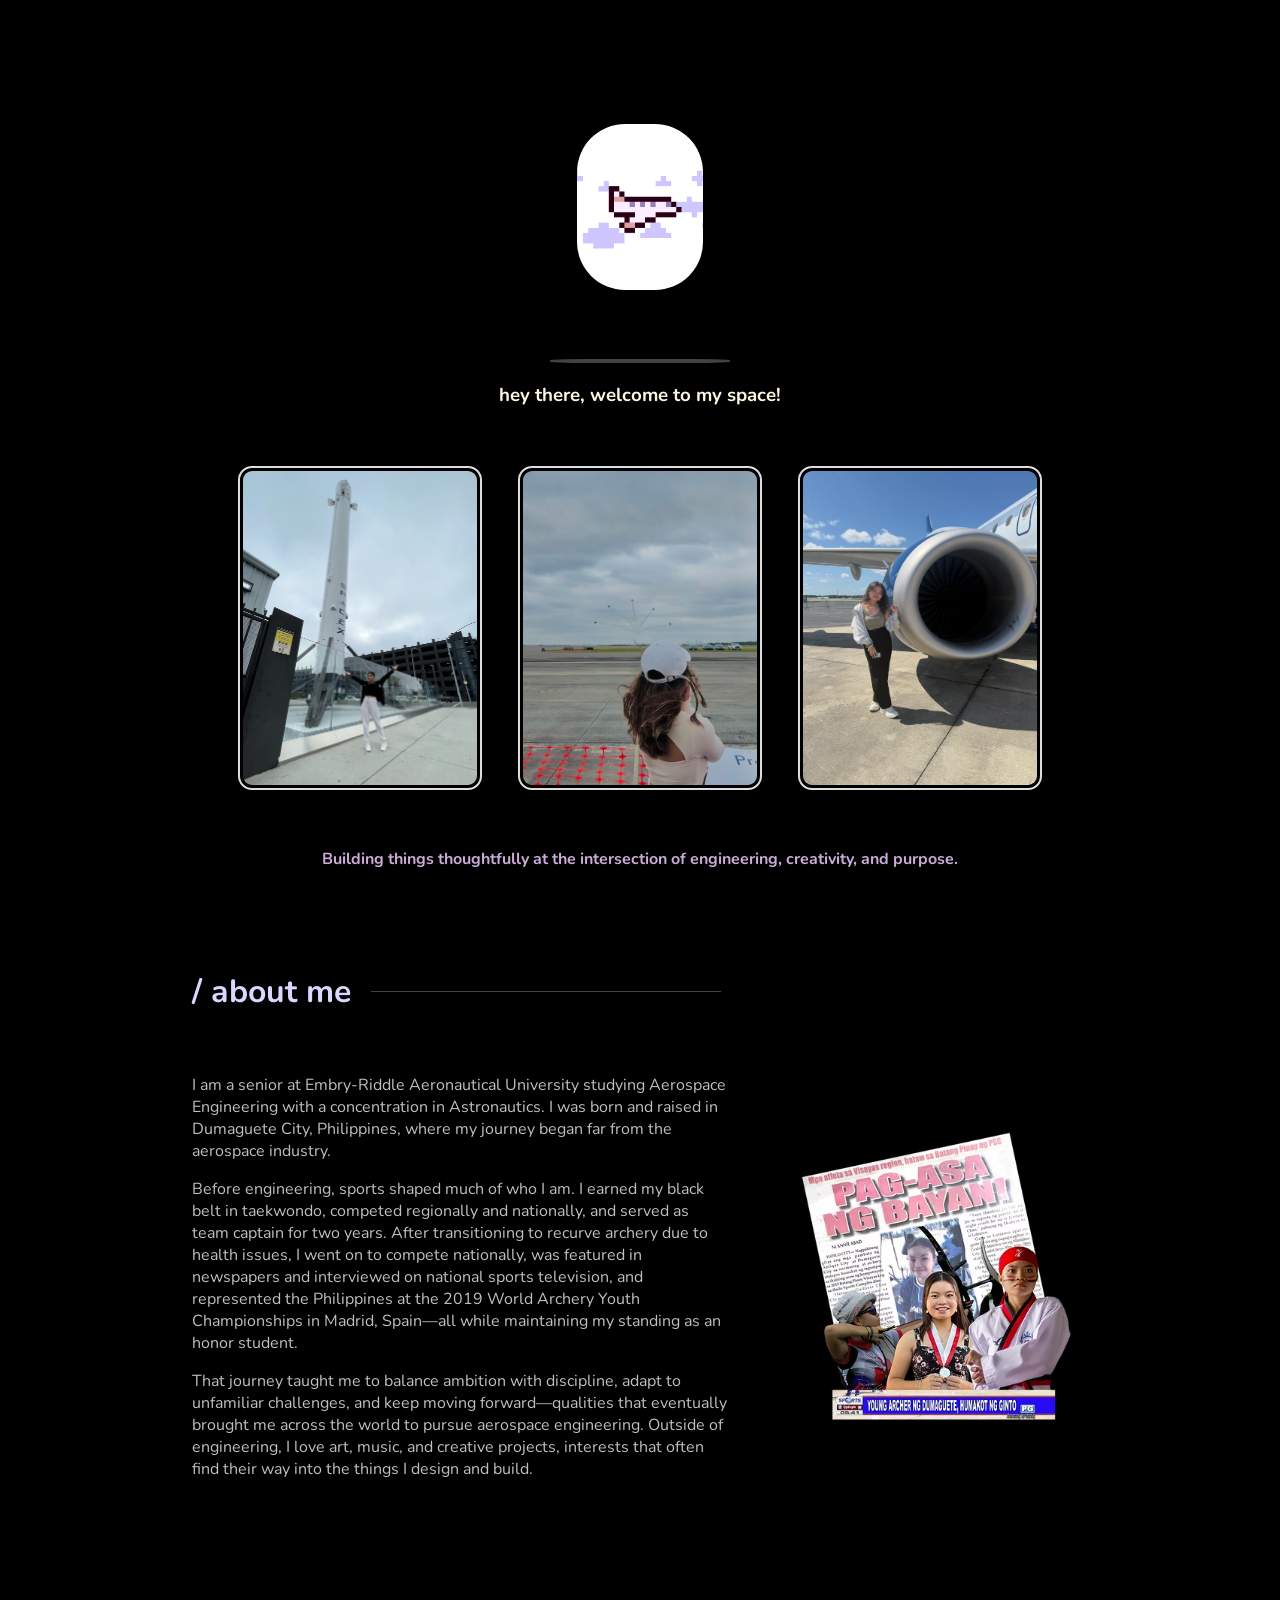
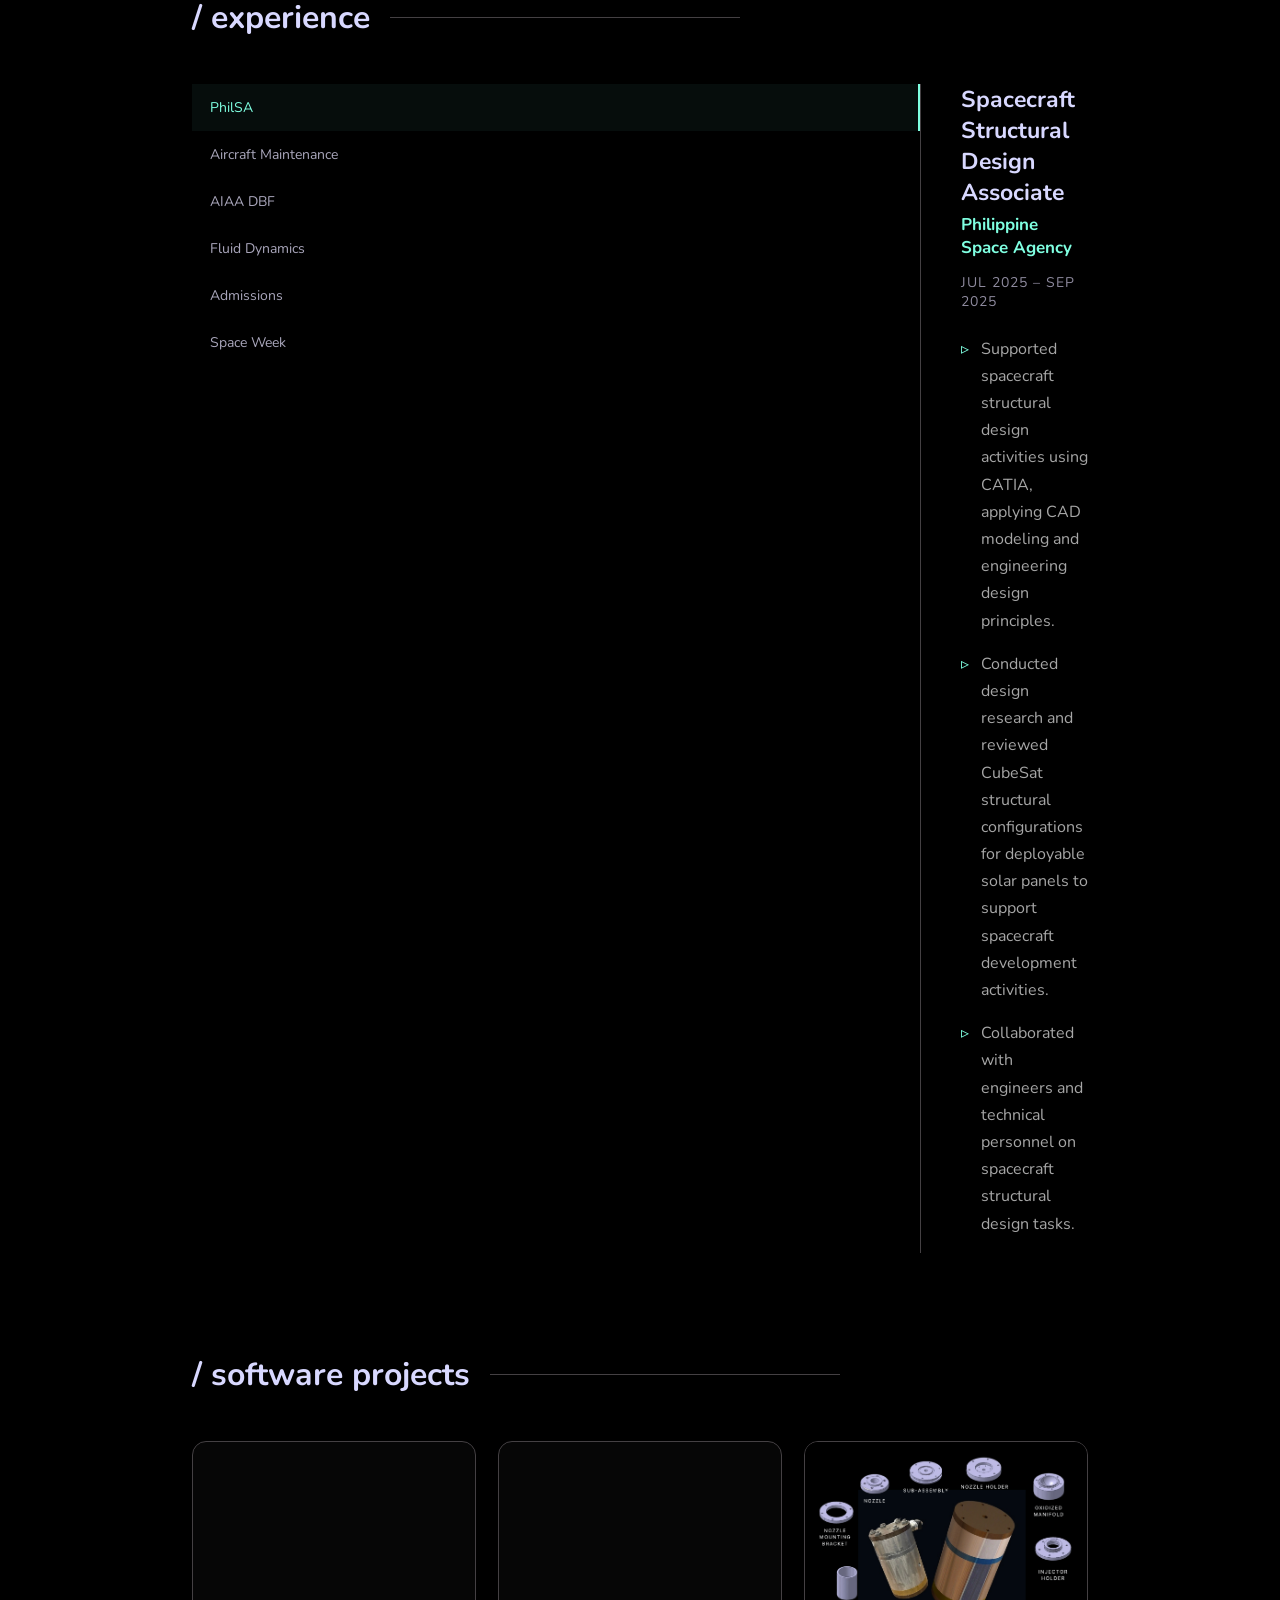
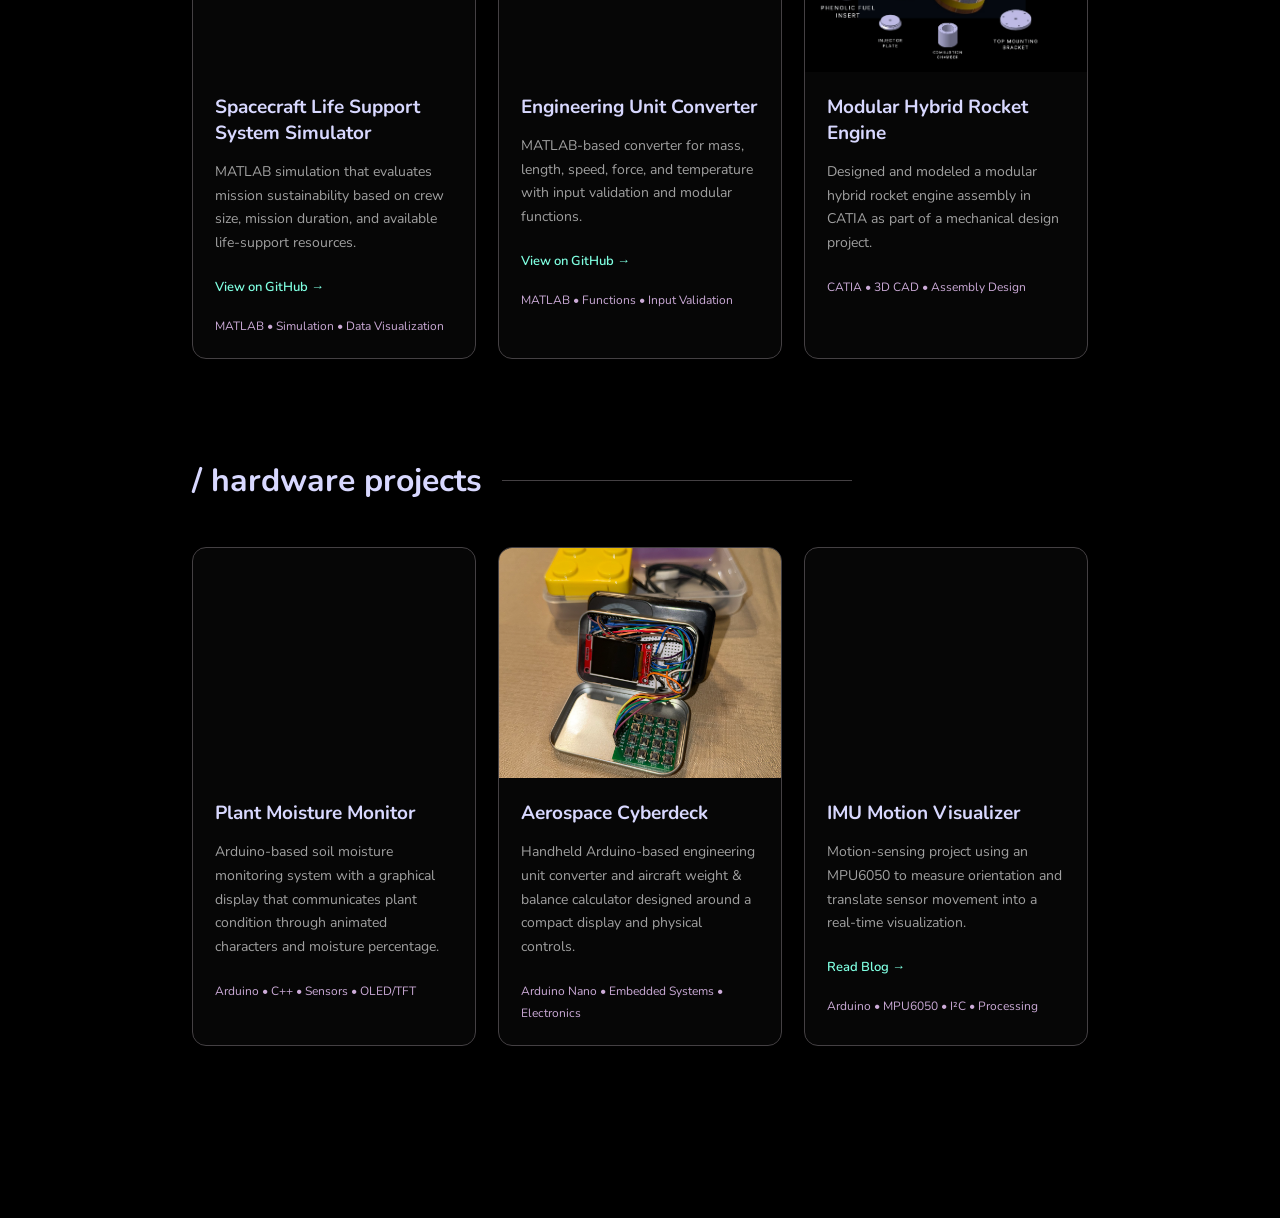
==== commit eb56d391: "changes on cyberdeck media and caption" ====
--- a/index.html
+++ b/index.html
@@ -336,24 +336,17 @@
         <!-- PROJECT 2 -->
         <div class="project-card">
 
-            <video
-                class="project-video"
-                autoplay
-                muted
-                loop
-                playsinline>
-
-                <source src="unit converter.mov" type="video/mp4">
-
-                Your browser does not support video.
-            </video>
+            <img
+                src="cyberdeck off.png"
+                class="project-image"
+                alt="Portable hardware unit converter">
 
             <div class="project-info">
 
                 <h3>Aerospace Cyberdeck</h3>
 
                 <p>
-                    Handheld Arduino-based engineering unit converter & aircraft weight & balance calculator
+                    Handheld Arduino-based engineering unit converter and aircraft weight & balance calculator
                     designed around a compact display and physical controls.
                 </p>
 
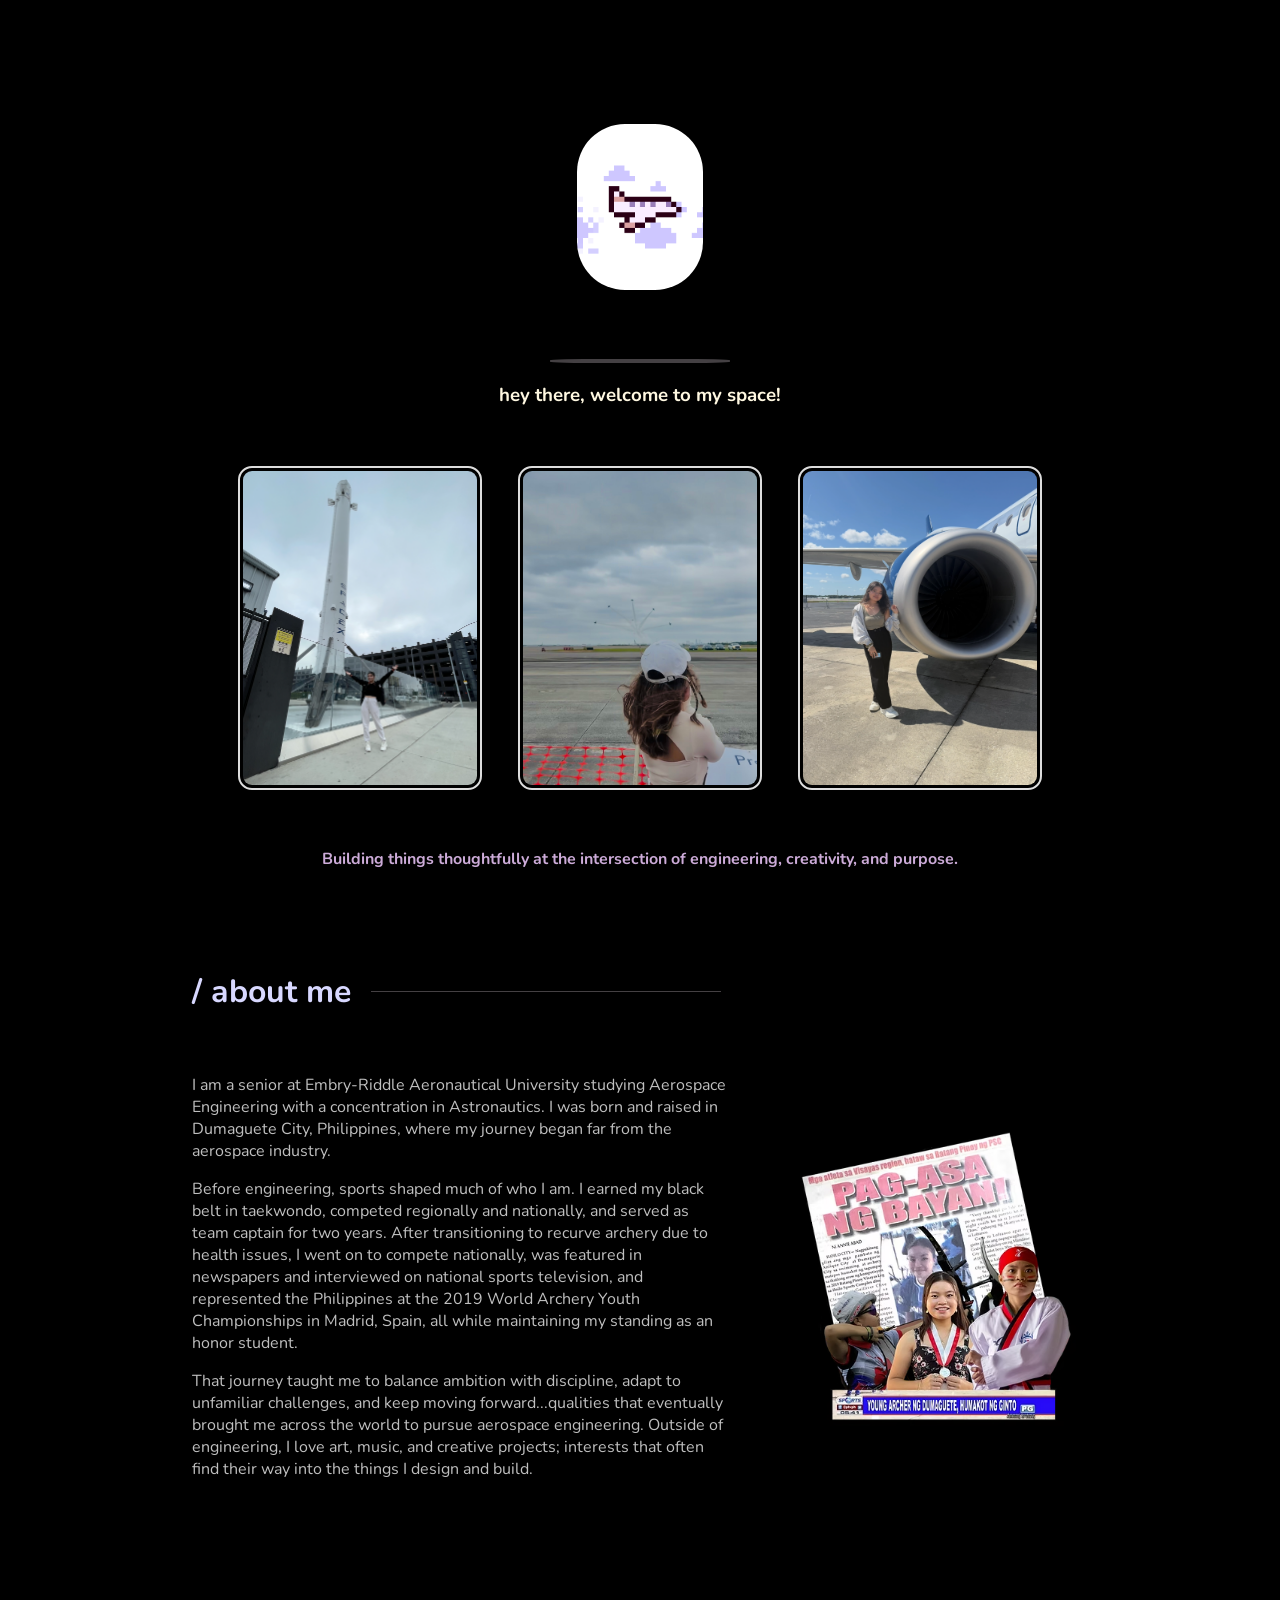
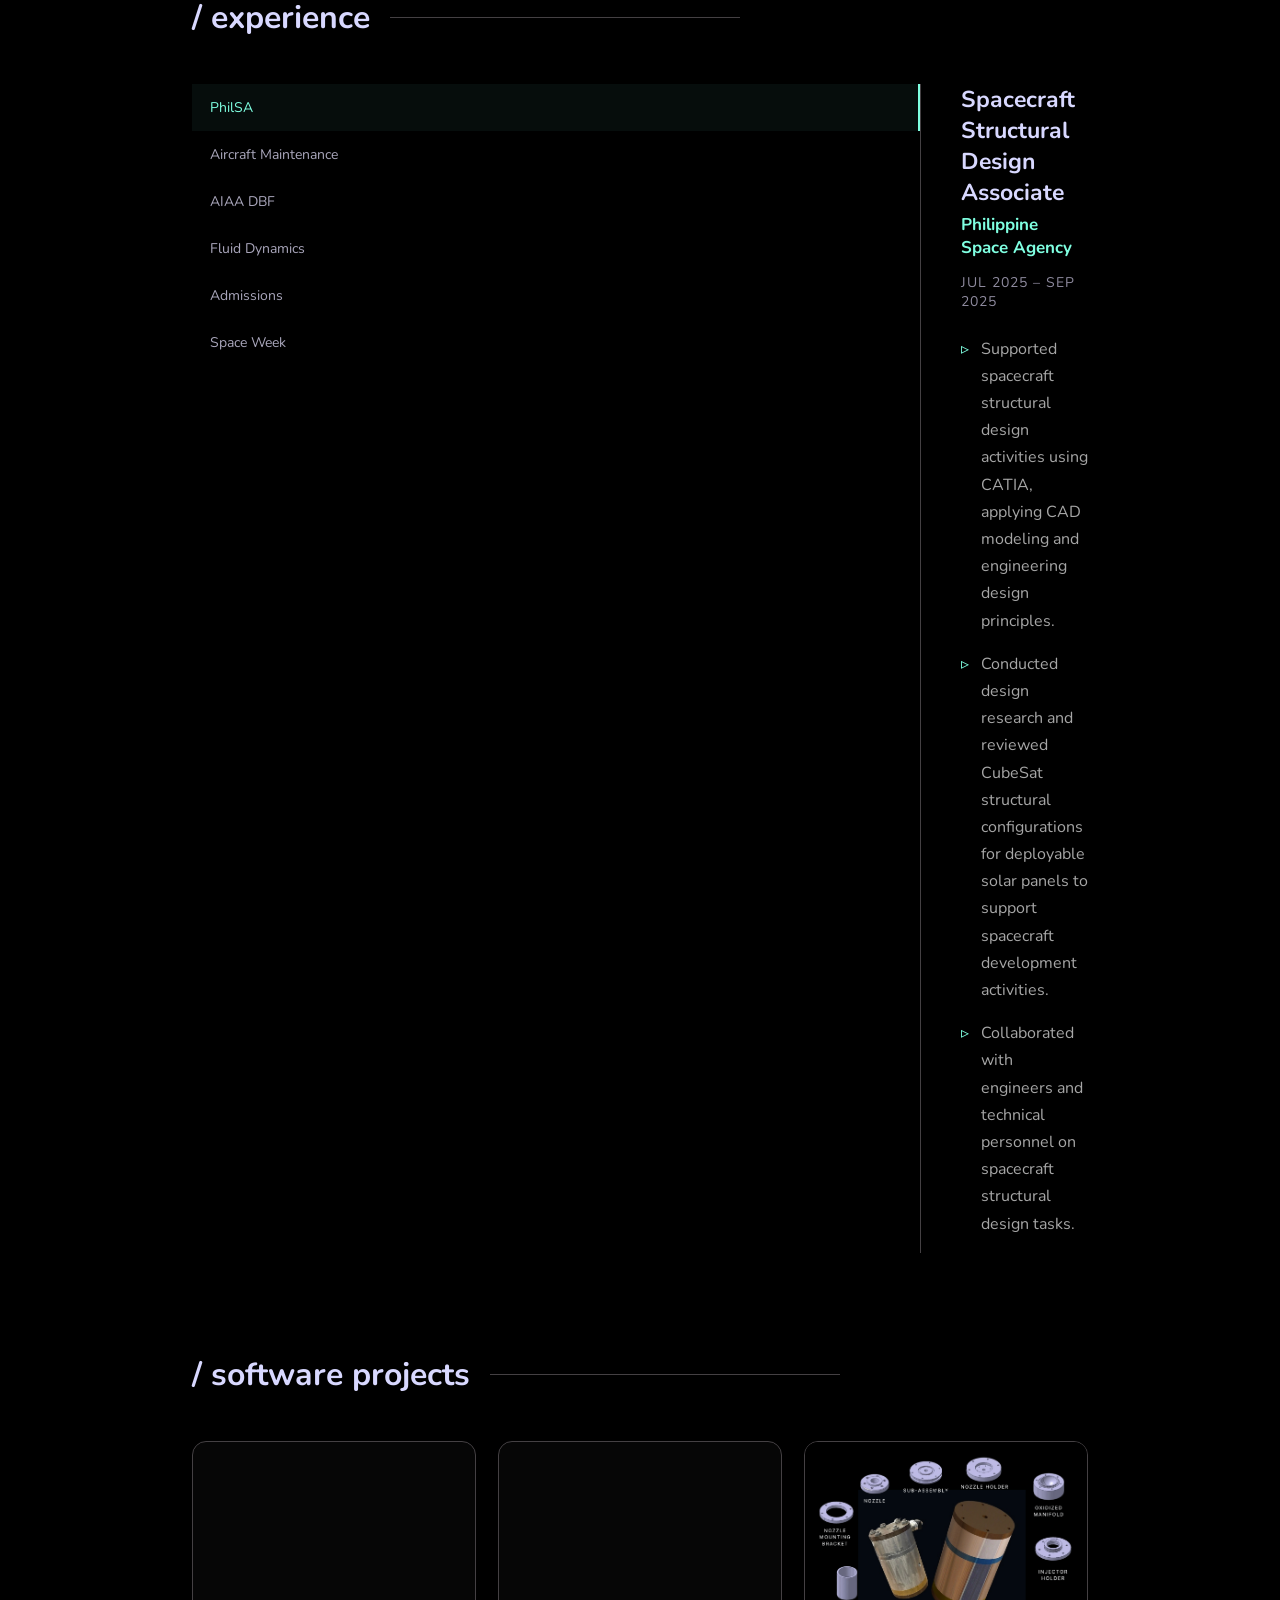
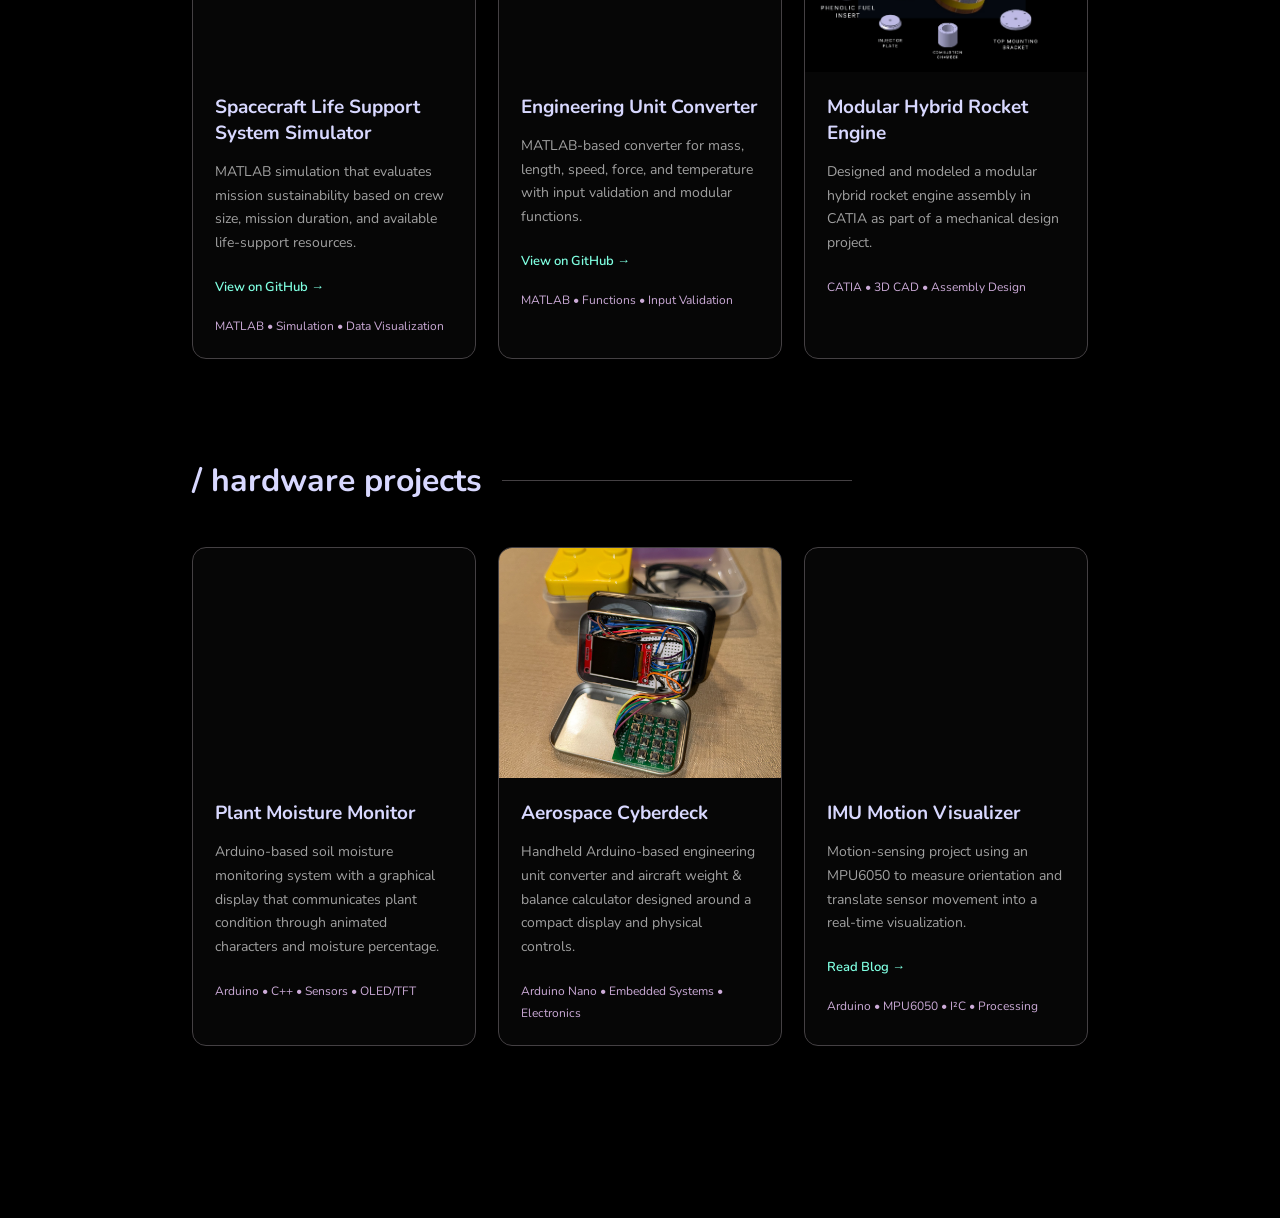
==== commit 582f96a0: "just made some changes to my about paragraphs" ====
--- a/index.html
+++ b/index.html
@@ -68,13 +68,13 @@
               After transitioning to recurve archery due to health issues, I went on to 
               compete nationally, was featured in newspapers and interviewed on national 
               sports television, and represented the Philippines at the 2019 World Archery 
-              Youth Championships in Madrid, Spain—all while maintaining my standing as an 
+              Youth Championships in Madrid, Spain, all while maintaining my standing as an 
               honor student. </p>
               
               <p>That journey taught me to balance ambition with discipline, adapt to 
-                unfamiliar challenges, and keep moving forward—qualities that eventually 
+                unfamiliar challenges, and keep moving forward...qualities that eventually 
                 brought me across the world to pursue aerospace engineering. Outside of 
-                engineering, I love art, music, and creative projects, interests that often 
+                engineering, I love art, music, and creative projects; interests that often 
                 find their way into the things I design and build.
             </p>
         </div>
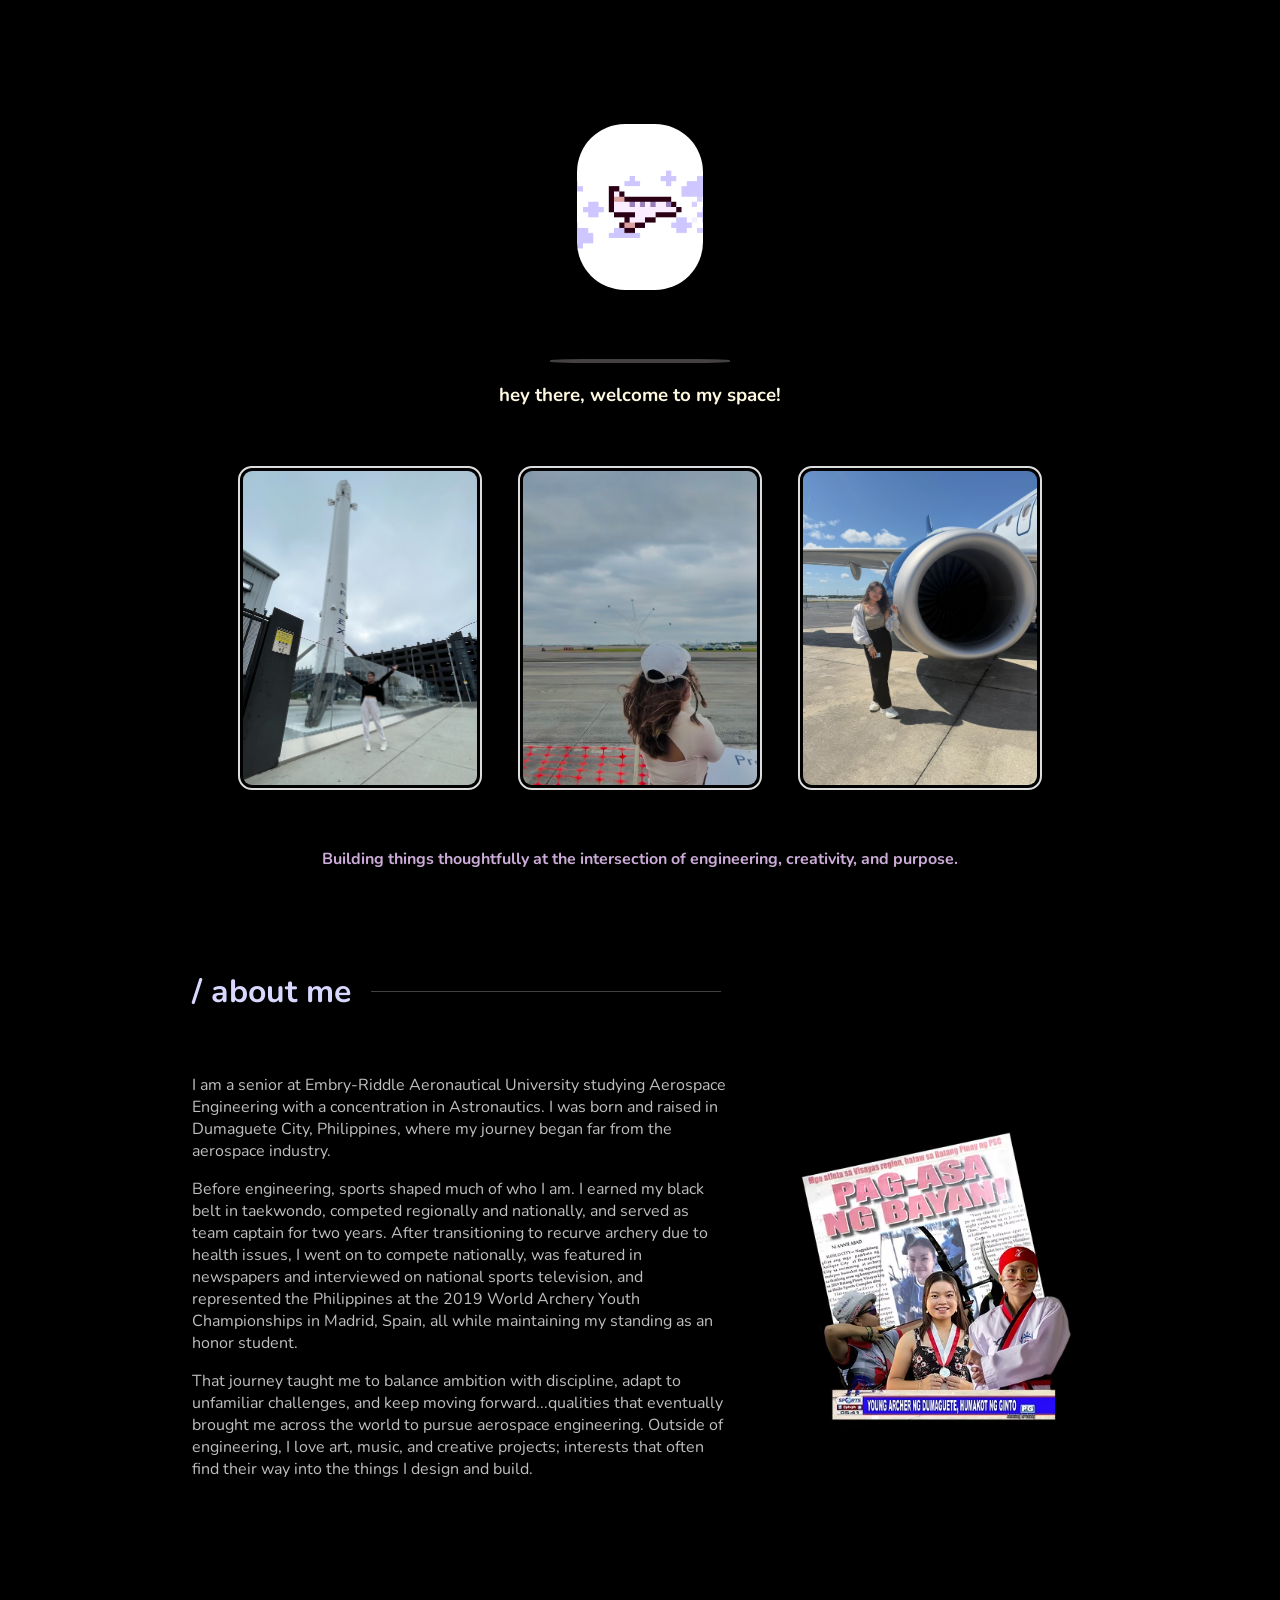
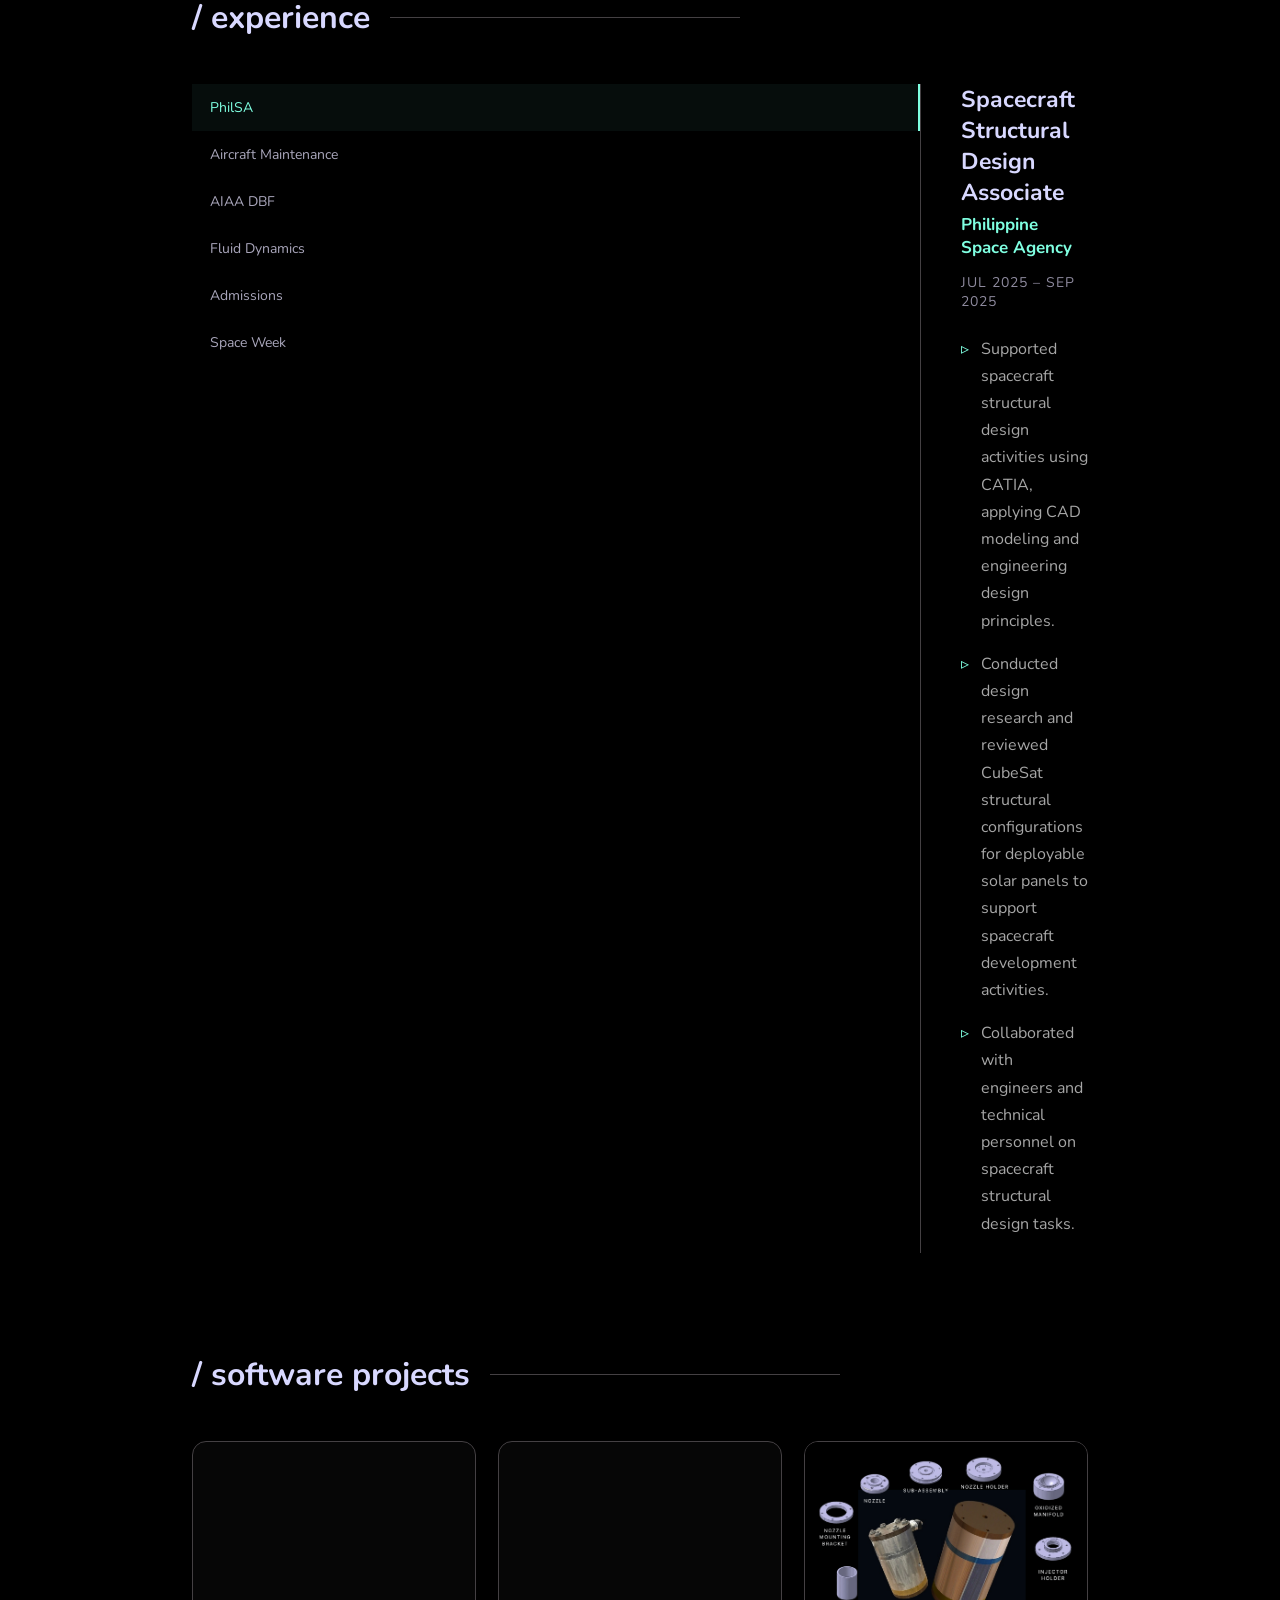
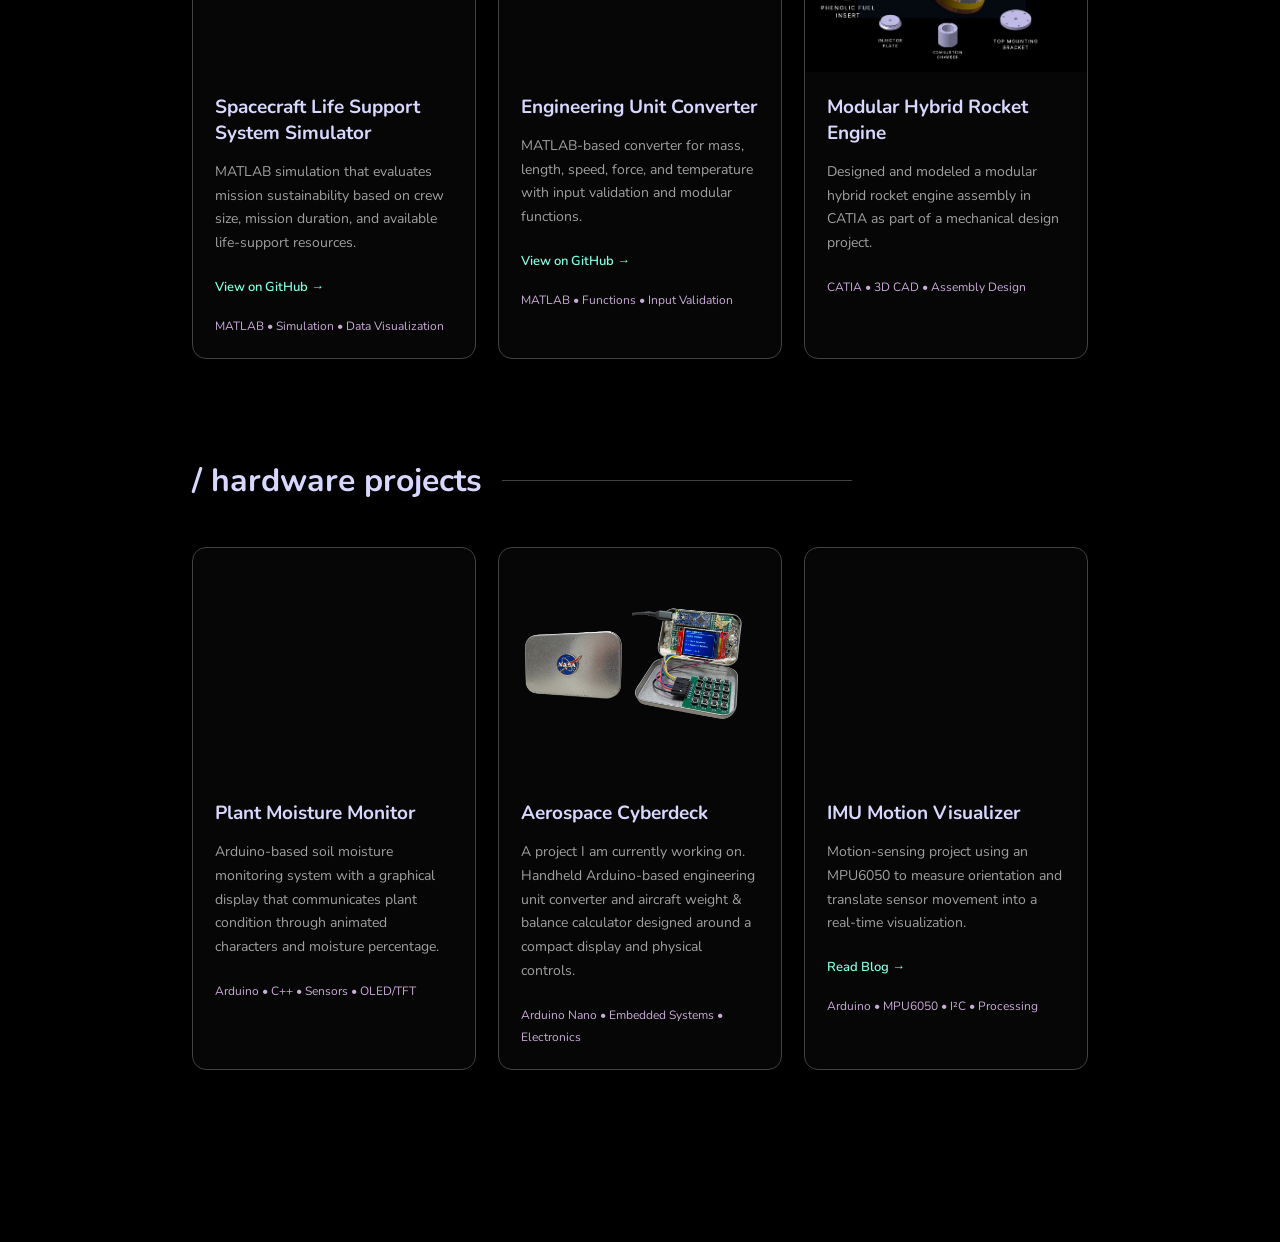
==== commit 3347464b: "Updated the aerospace cyberdeck project after more progress as I am working on the project." ====
--- a/index.html
+++ b/index.html
@@ -337,7 +337,7 @@
         <div class="project-card">
 
             <img
-                src="cyberdeck off.png"
+                src="cyberdeck.png"
                 class="project-image"
                 alt="Portable hardware unit converter">
 
@@ -346,8 +346,8 @@
                 <h3>Aerospace Cyberdeck</h3>
 
                 <p>
-                    Handheld Arduino-based engineering unit converter and aircraft weight & balance calculator
-                    designed around a compact display and physical controls.
+                    A project I am currently working on. Handheld Arduino-based engineering unit converter and aircraft weight & balance calculator
+                    designed around a compact display and physical controls. 
                 </p>
 
                 <span class="project-tools">
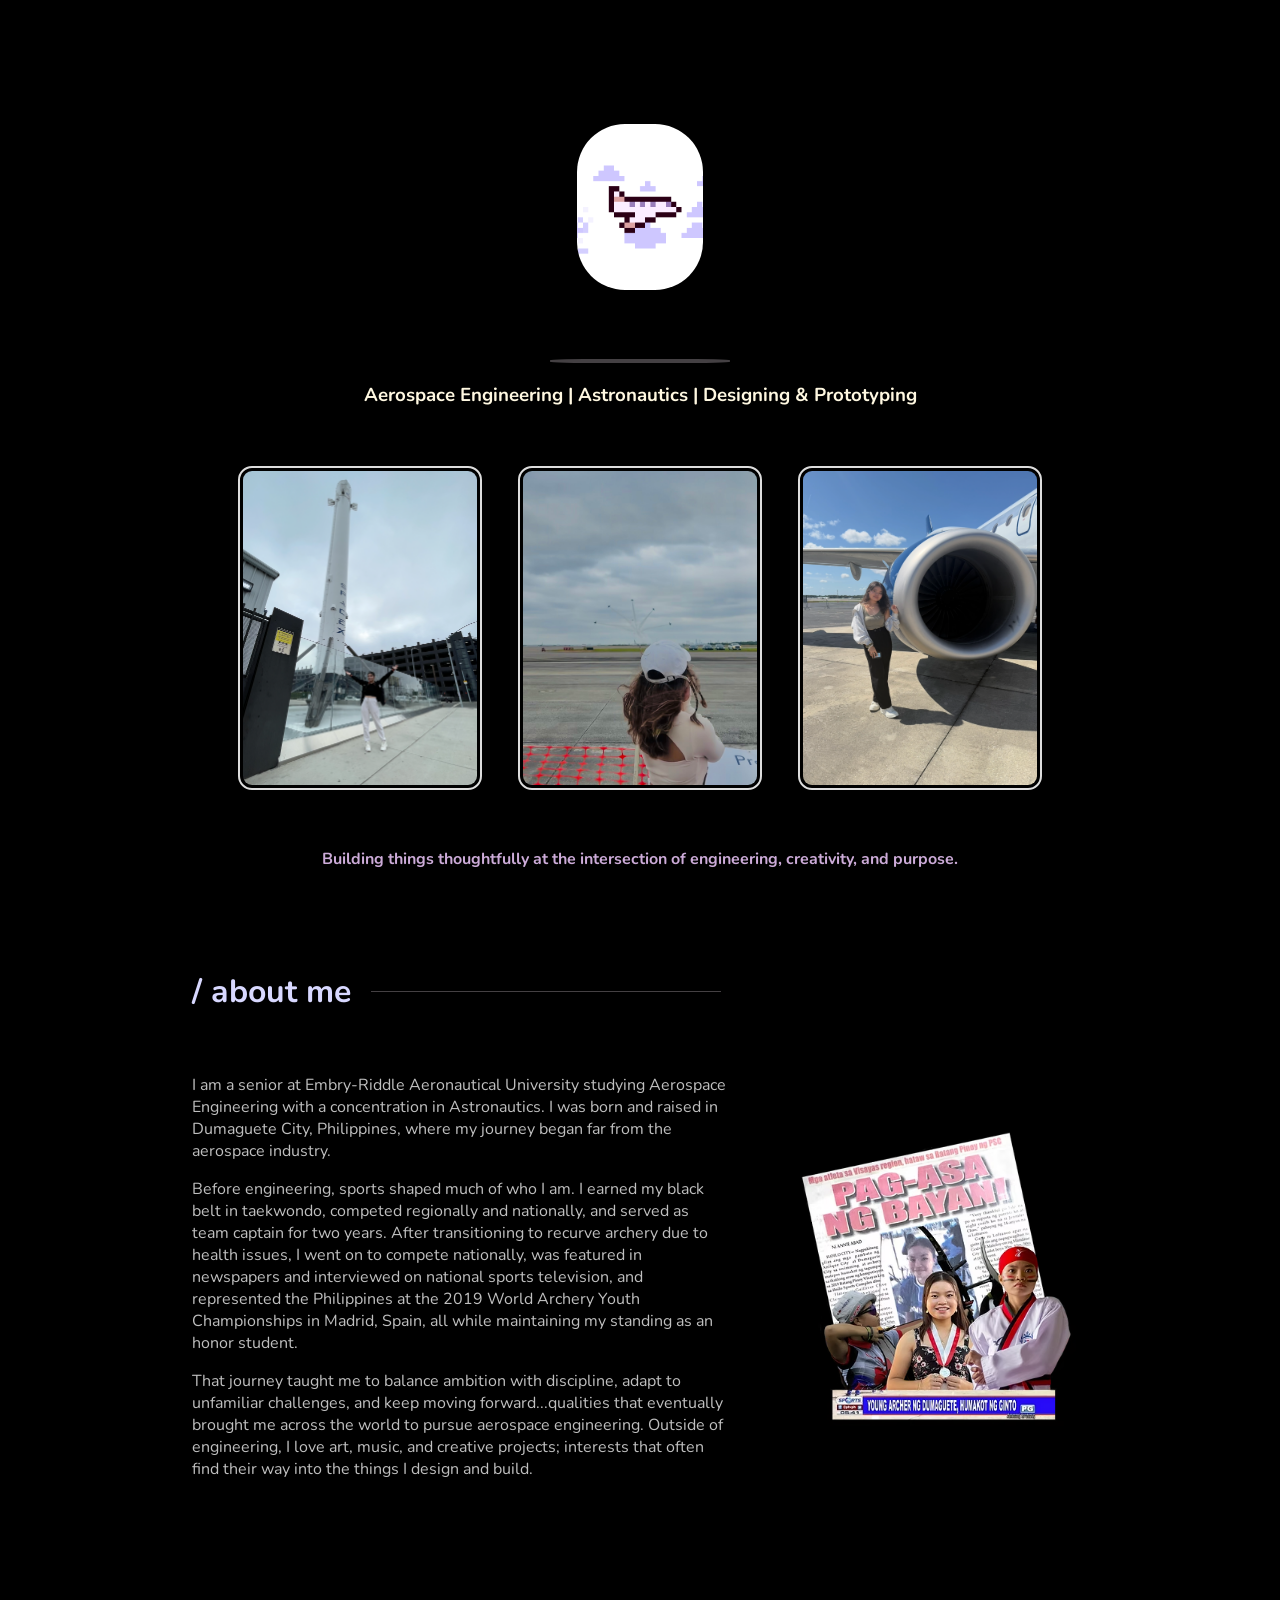
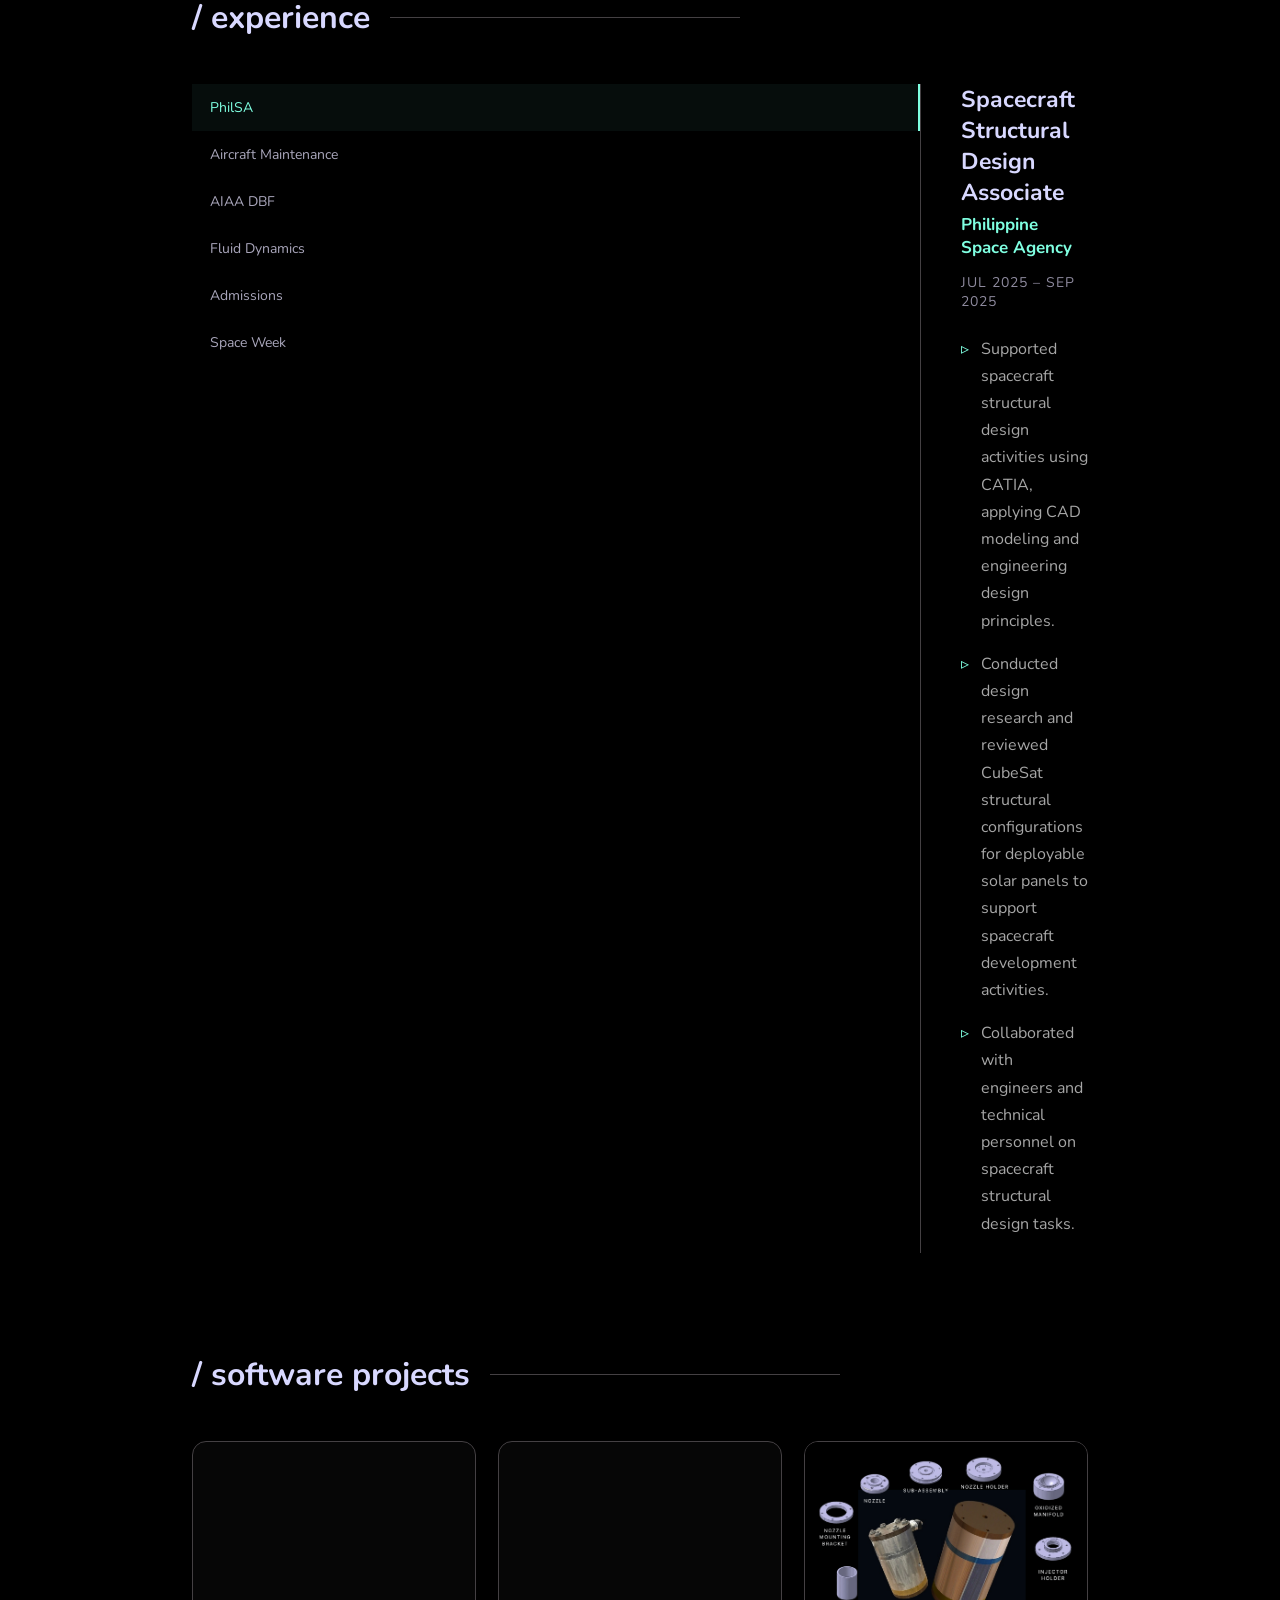
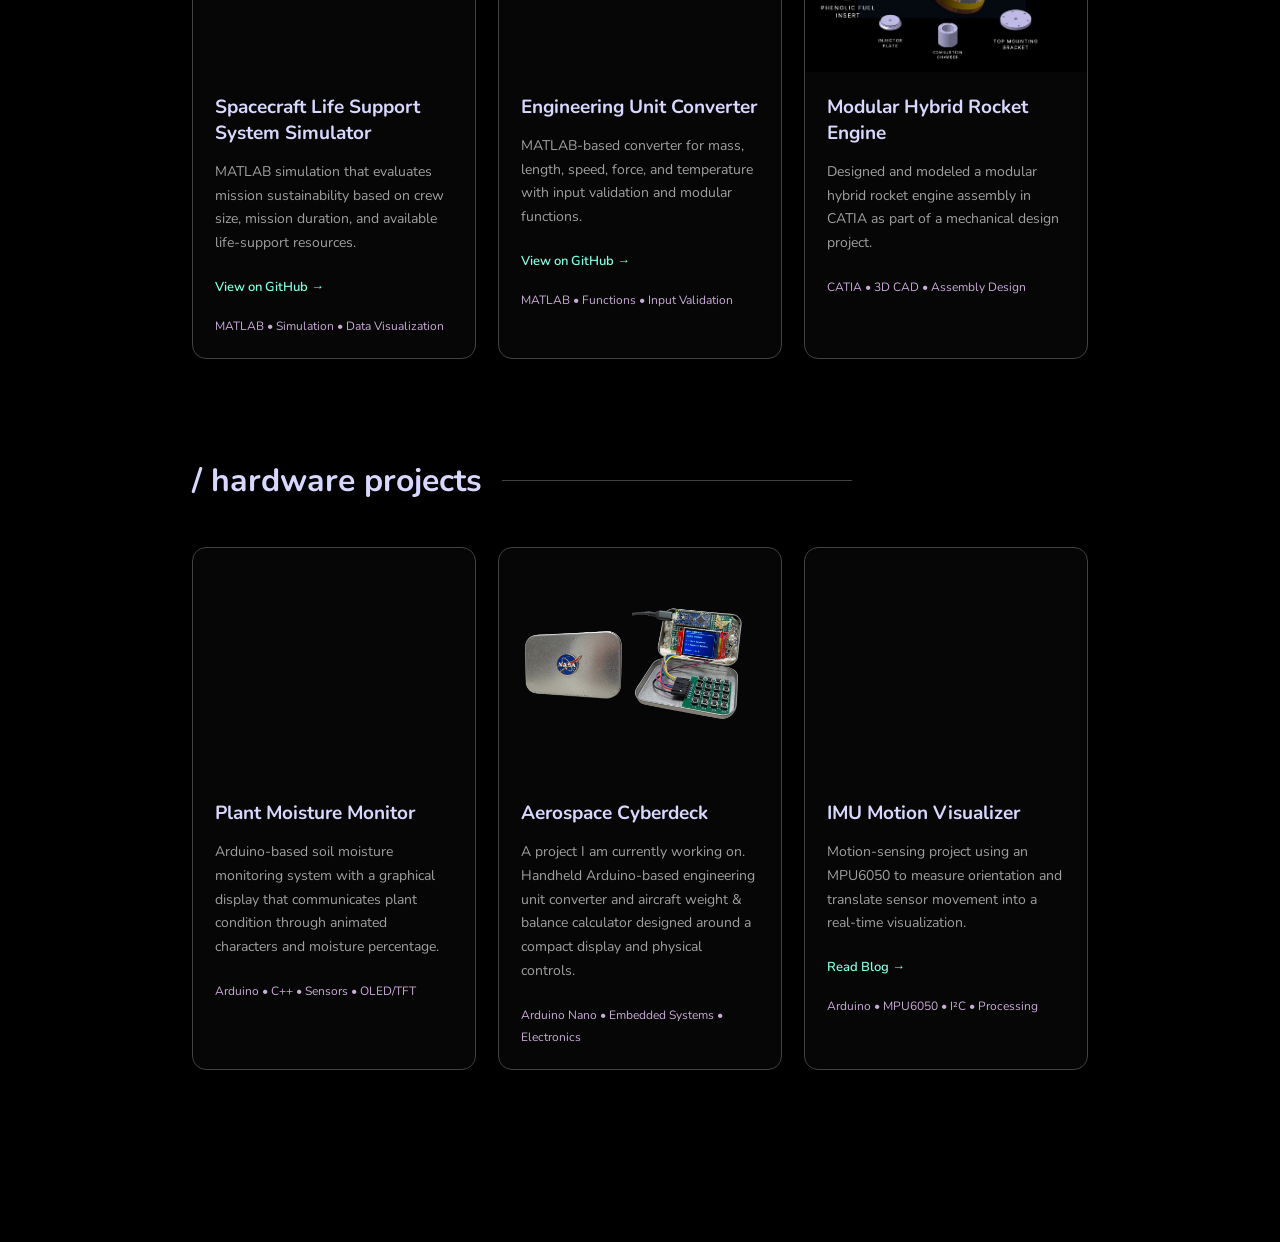
==== commit bd5dd866: "edited the introduction into something more professional" ====
--- a/index.html
+++ b/index.html
@@ -30,7 +30,7 @@
 
     <hr class="a">
 
-    <h3>hey there, welcome to my space!</h3>
+    <h3>Aerospace Engineering | Astronautics | Designing & Prototyping</h3>
 
     <div class="image-scroll">
         <img class="hoverImages" src="falcon 9.png" alt="Falcon 9">
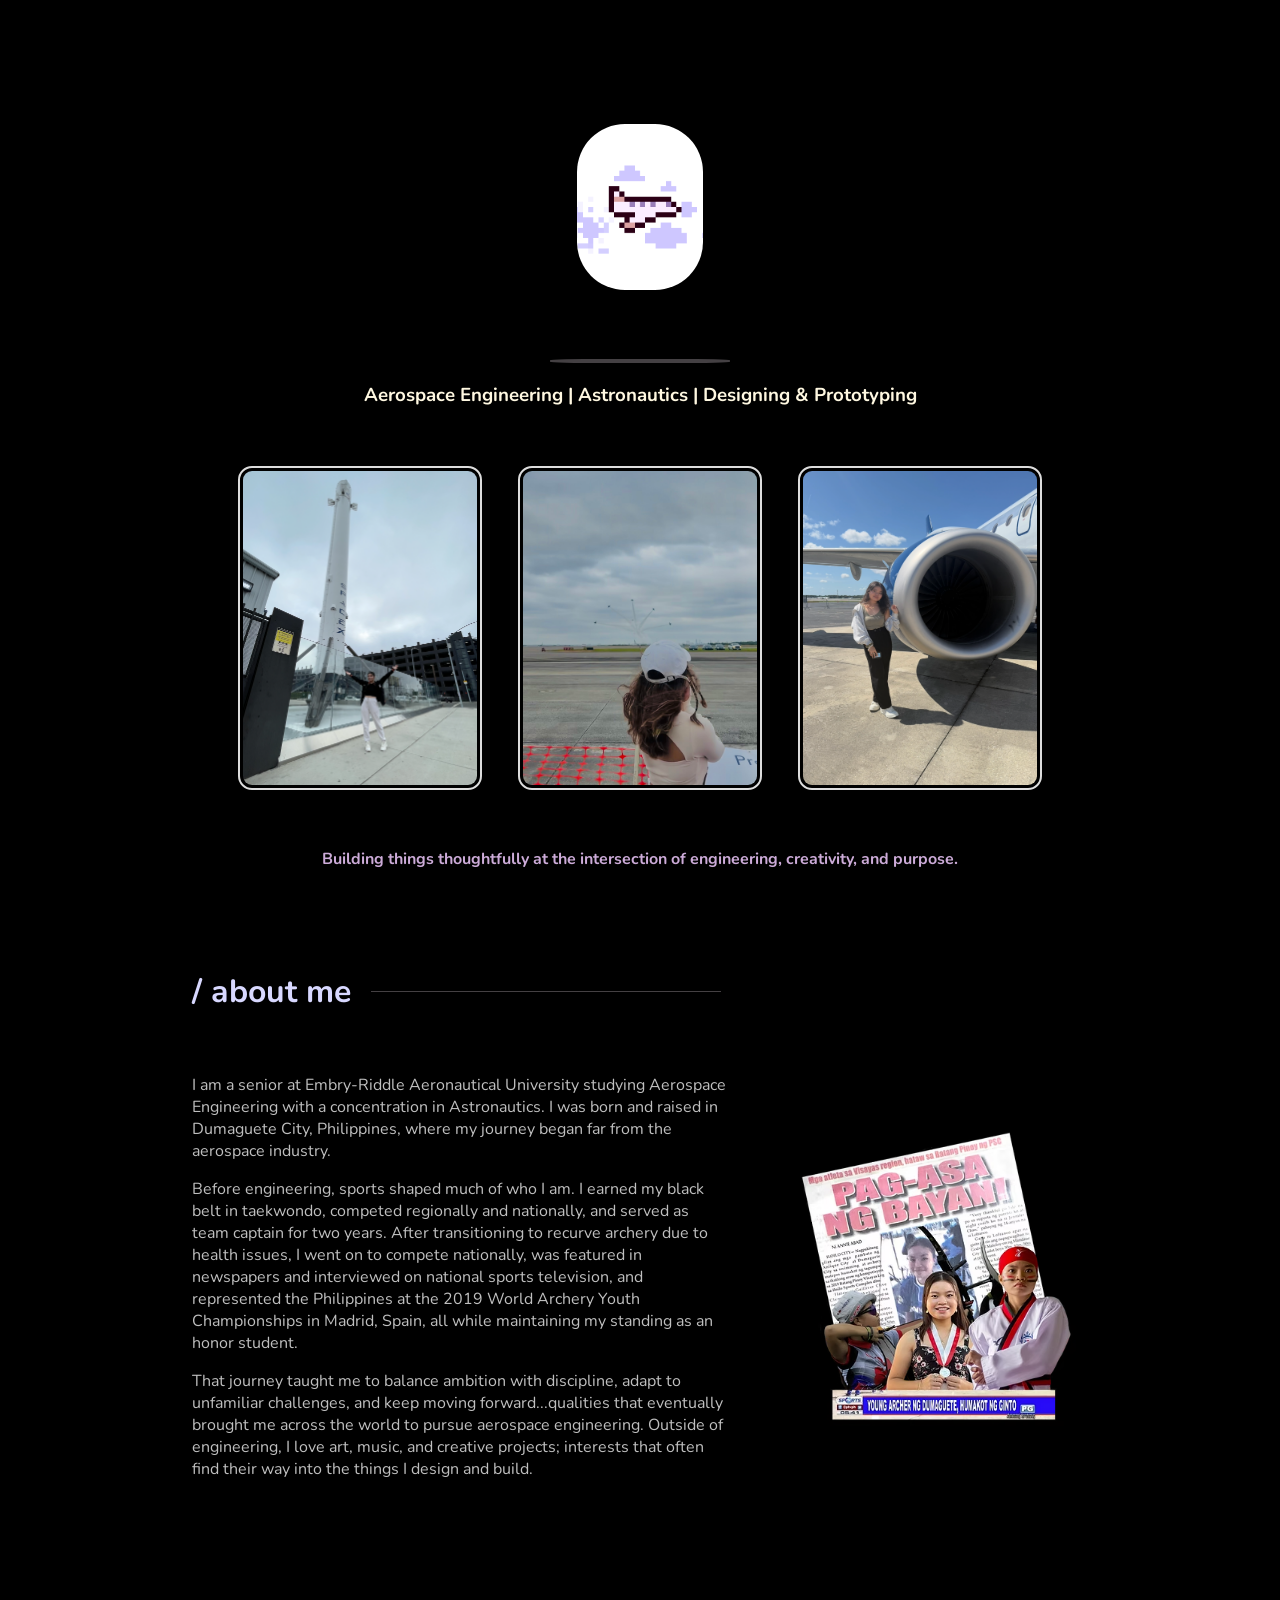
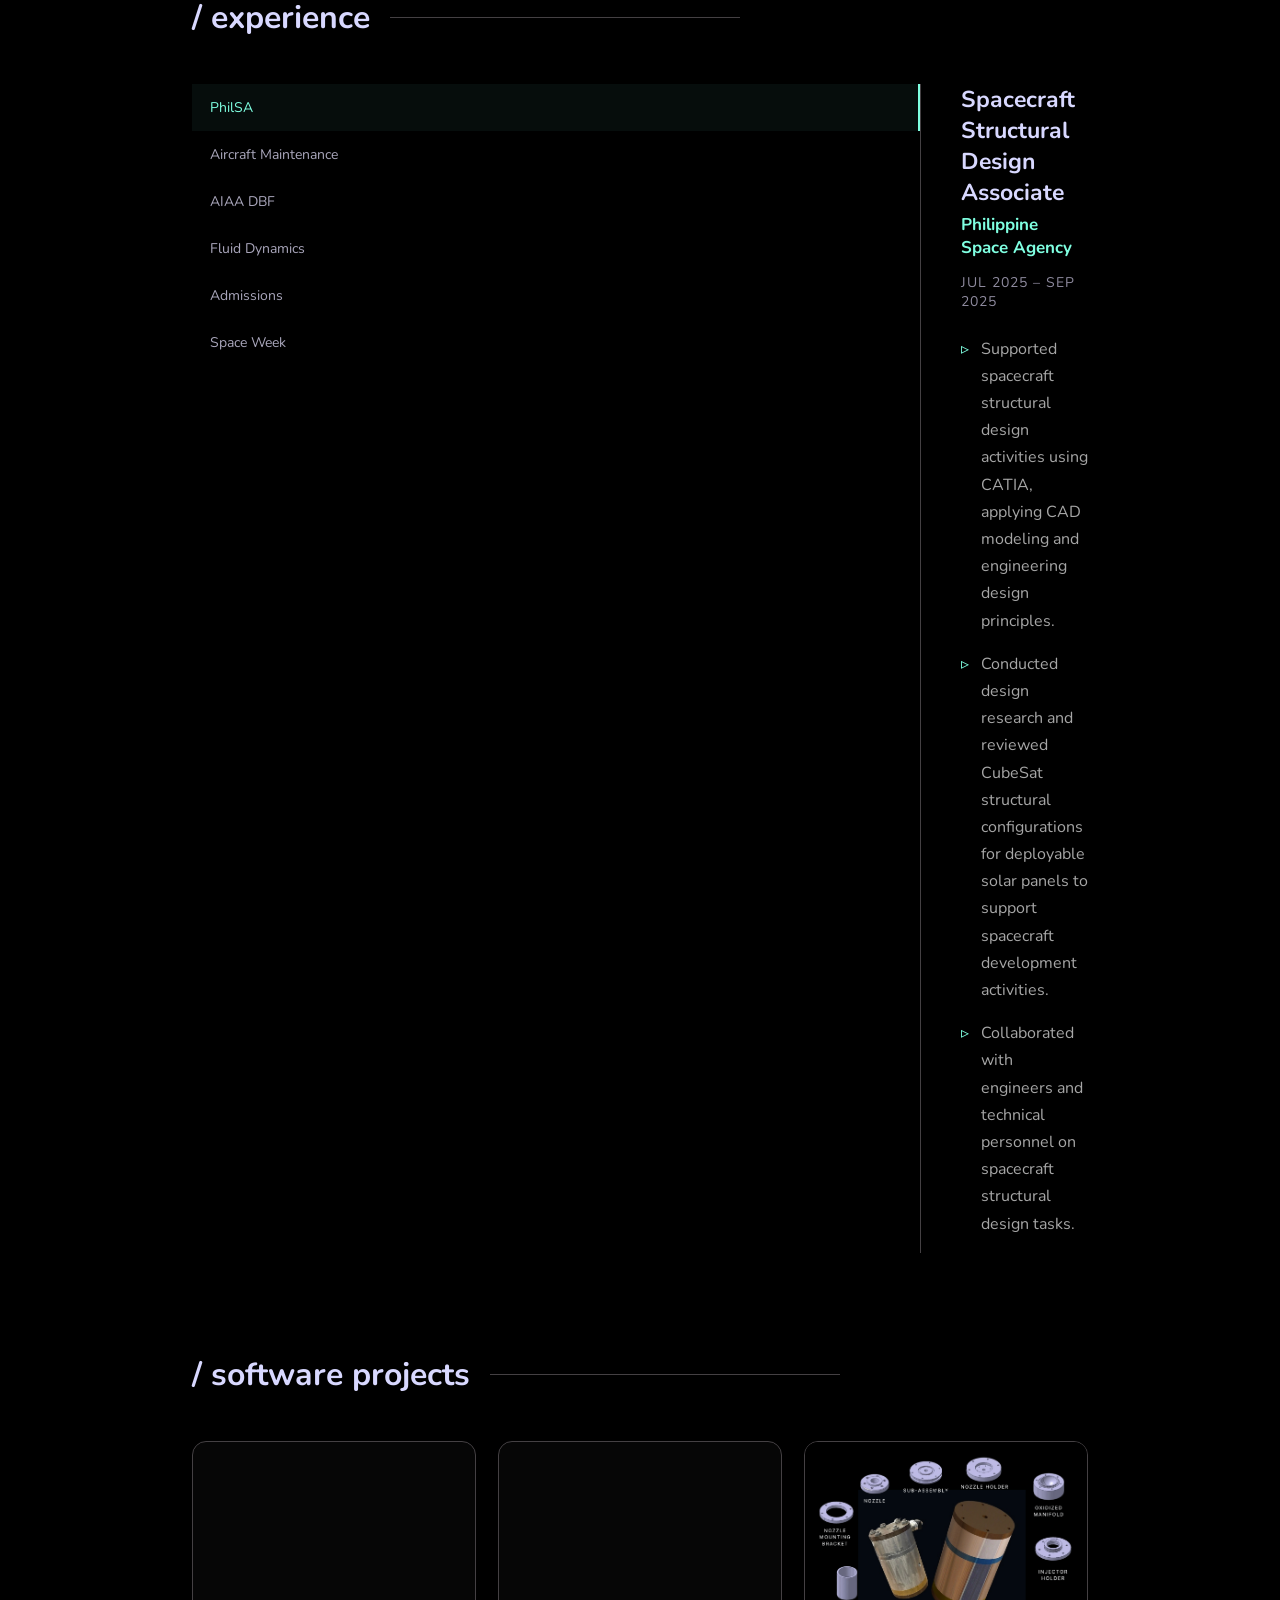
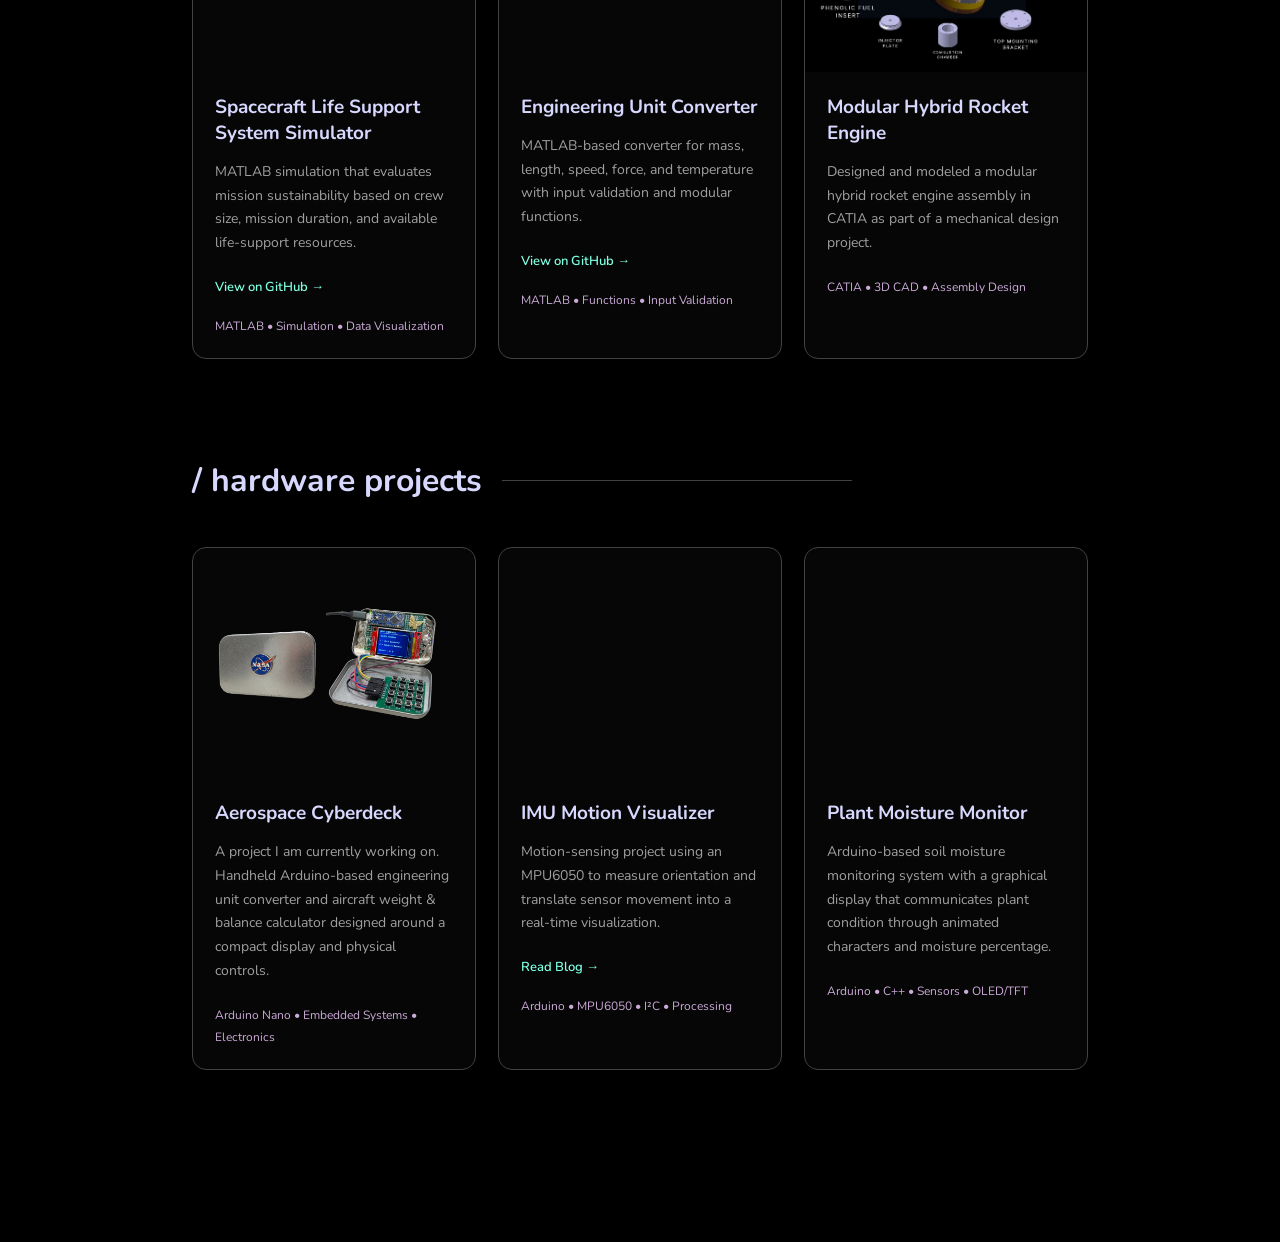
==== commit f805f2e9: "rearranged my hardware projects" ====
--- a/index.html
+++ b/index.html
@@ -302,40 +302,6 @@
         <!-- PROJECT 1 -->
         <div class="project-card">
 
-    <video
-        class="project-video"
-        autoplay
-        muted
-        loop
-        playsinline>
-
-        <source src="IMG_8482.MOV" type="video/mp4">
-
-        Your browser does not support video.
-    </video>
-
-            <div class="project-info">
-
-                <h3>Plant Moisture Monitor</h3>
-
-                <p>
-                    Arduino-based soil moisture monitoring system with
-                    a graphical display that communicates plant condition
-                    through animated characters and moisture percentage.
-                </p>
-
-                <span class="project-tools">
-                    Arduino • C++ • Sensors • OLED/TFT
-                </span>
-
-            </div>
-
-        </div>
-
-
-        <!-- PROJECT 2 -->
-        <div class="project-card">
-
             <img
                 src="cyberdeck.png"
                 class="project-image"
@@ -359,7 +325,7 @@
         </div>
 
 
-        <!-- PROJECT 3 -->
+        <!-- PROJECT 2 -->
         <div class="project-card">
 
             <video
@@ -398,6 +364,39 @@
 
         </div>
 
+        <!-- PROJECT 3 -->
+        <div class="project-card">
+
+    <video
+        class="project-video"
+        autoplay
+        muted
+        loop
+        playsinline>
+
+        <source src="IMG_8482.MOV" type="video/mp4">
+
+        Your browser does not support video.
+    </video>
+
+            <div class="project-info">
+
+                <h3>Plant Moisture Monitor</h3>
+
+                <p>
+                    Arduino-based soil moisture monitoring system with
+                    a graphical display that communicates plant condition
+                    through animated characters and moisture percentage.
+                </p>
+
+                <span class="project-tools">
+                    Arduino • C++ • Sensors • OLED/TFT
+                </span>
+
+            </div>
+
+        </div>
+
     </div>
 
 </section>
